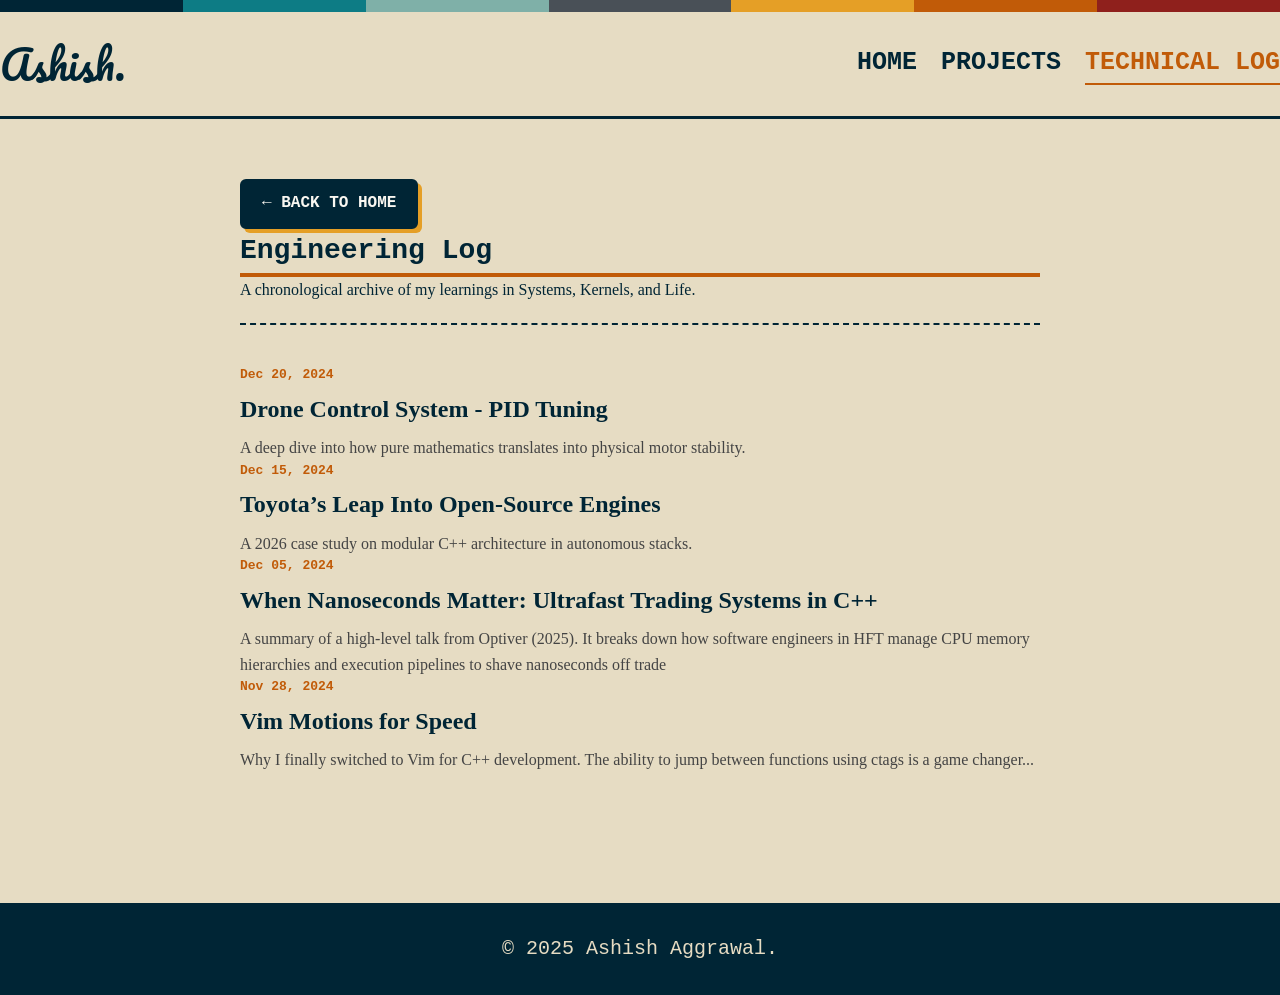
==== diary.html @ 166eef03 "Add Markdown-powered Technical Log, refresh content, fix bugs - Convert Diary section into a real bl" ====
<!doctype html>
<html lang="en">
  <head>
    <meta charset="UTF-8" />
    <meta name="viewport" content="width=device-width, initial-scale=1.0" />
    <title>Ashish Aggrawal - Technical Log</title>
    <link rel="stylesheet" href="style.css" />
    <link href="https://fonts.googleapis.com/css2?family=Pacifico&display=swap" rel="stylesheet">
  </head>
  <body>
    <div class="color-bar">
      <div class="c1"></div>
      <div class="c2"></div>
      <div class="c3"></div>
      <div class="c4"></div>
      <div class="c5"></div>
      <div class="c6"></div>
      <div class="c7"></div>
    </div>

    <header>
      <div class="container header-content">
        <div class="logo">
          <h1><a href="index.html">Ashish.</a></h1>
        </div>
        <nav>
          <a href="index.html">Home</a>
          <a href="projects.html">Projects</a>
          <a href="diary.html" class="active">Technical Log</a>
        </nav>
      </div>
    </header>

    <div class="container" style="padding-top: 60px; padding-bottom: 60px">
      <div style="max-width: 800px; margin: 0 auto">
        <div
          style="
            margin-bottom: 40px;
            border-bottom: 2px dashed var(--text-navy);
            padding-bottom: 20px;
          "
        >
          <a
            href="index.html"
            class="btn"
            style="font-size: 16px; padding: 10px 20px"
            >← Back to Home</a
          >
          <h2 class="section-title">Engineering Log</h2>
          <p>
            A chronological archive of my learnings in Systems, Kernels, and
            Life.
          </p>
        </div>

        <ul class="diary-list">
          <li>
            <span class="diary-date">Dec 20, 2024</span>
            <a
              href="https://github.com/martin0004/drone_control_system"
              target="blank"
              class="diary-link"
              style="font-size: 24px"
              >Drone Control System - PID Tuning</a
            >
            <p class="diary-excerpt" style="font-size: 16px">
              A deep dive into how pure mathematics translates into physical
              motor stability.
            </p>
          </li>

          <li>
            <span class="diary-date">Dec 15, 2024</span>
            <a
              href="https://www.webpronews.com/toyotas-secret-weapon-inside-fluorite-the-automakers-surprising-leap-into-open-source-game-engine-development/"
              target="blank"
              class="diary-link"
              style="font-size: 24px"
              >Toyota’s Leap Into Open-Source Engines</a
            >
            <p class="diary-excerpt" style="font-size: 16px">
              A 2026 case study on modular C++ architecture in autonomous
              stacks.
            </p>
          </li>

          <li>
            <span class="diary-date">Dec 05, 2024</span>
            <a
              href="https://optiver.com/working-at-optiver/career-hub/designing-low-latency-cpp-systems/"
              target="blank"
              class="diary-link"
              style="font-size: 24px"
              >When Nanoseconds Matter: Ultrafast Trading Systems in C++</a
            >
            <p class="diary-excerpt" style="font-size: 16px">
              A summary of a high-level talk from Optiver (2025). It breaks down
              how software engineers in HFT manage CPU memory hierarchies and
              execution pipelines to shave nanoseconds off trade
            </p>
          </li>

          <li>
            <span class="diary-date">Nov 28, 2024</span>
            <a
              href="https://www.freecodecamp.org/news/vim-language-and-motions-explained/"
              target="blank"
              class="diary-link"
              style="font-size: 24px"
              >Vim Motions for Speed</a
            >
            <p class="diary-excerpt" style="font-size: 16px">
              Why I finally switched to Vim for C++ development. The ability to
              jump between functions using ctags is a game changer...
            </p>
          </li>
        </ul>
      </div>
    </div>

    <footer>
      <p>© 2025 Ashish Aggrawal.</p>
    </footer>
  </body>
</html>
---- style.css ----
/* --- 1. VINTAGE PALETTE & VARIABLES --- */
:root {
  --bg-cream: #e6dcc3;
  --text-navy: #002535;
  --teal: #0d7c85;
  --mint: #7fb0a8;
  --mustard: #e59f26;
  --rust: #c15b08;
  --red: #8f201c;
  --white: #f9f7f1;
  --grey: #495057;

  /* Card Backgrounds (Bento Style) */
  --bento-green: #66ccaa;
  --bento-red: #e06c60;
  --bento-yellow: #f4d03f;
  --bento-blue: #5dade2;
}

/* --- 2. GLOBAL RESET --- */
* {
  margin: 0;
  padding: 0;
  box-sizing: border-box;
}

body {
  font-family: "Georgia", serif;
  background-color: var(--bg-cream);
  color: var(--text-navy);
  line-height: 1.6;
  overflow-x: hidden;
}

.container {
  max-width: 1280px;
  margin: 0 auto;
  padding: 0 24px;
}

a {
  text-decoration: none;
  color: inherit;
}
ul {
  list-style: none;
}

/* Utility Class to replace inline HTML styles */
.page-header {
  margin-top: 30px;
  border: none;
  font-size: 40px;
}

/* --- 3. COLOR BAR --- */
.color-bar {
  display: flex;
  height: 12px;
  width: 100%;
  position: fixed;
  top: 0;
  z-index: 200;
}
.c1 { background-color: var(--text-navy); flex: 1; }
.c2 { background-color: var(--teal); flex: 1; }
.c3 { background-color: var(--mint); flex: 1; }
.c4 { background-color: var(--grey); flex: 1; }
.c5 { background-color: var(--mustard); flex: 1; }
.c6 { background-color: var(--rust); flex: 1; }
.c7 { background-color: var(--red); flex: 1; }

/* --- 4. HEADER --- */
header {
  background: var(--bg-cream);
  border-bottom: 3px solid var(--text-navy);
  position: sticky;
  top: 0;
  z-index: 100;
  margin-top: 12px;
}

.header-content {
  display: flex;
  justify-content: space-between;
  align-items: center;
  padding: 20px 0;
}

.logo h1 {
  font-size: 40px;
  font-weight: 400;
  font-family: "Pacifico", cursive;
  letter-spacing: normal;
  margin-left: 0px;
}

nav {
  display: flex;
  gap: 24px;
}
nav a {
  font-weight: bold;
  font-size: 25px;
  text-transform: uppercase;
  font-family: "Courier New", monospace;
  position: relative;
  white-space: nowrap;
}
nav a:hover {
  color: var(--rust);
}
nav a::after {
  content: "";
  display: block;
  width: 0;
  height: 2px;
  background: var(--rust);
  transition: width 0.3s;
}
nav a:hover::after {
  width: 100%;
}
nav a.active {
  color: var(--rust);
}
nav a.active::after {
  width: 100%;
}

/* --- 5. HERO SECTION --- */
.hero {
  padding: 100px 0;
  border-bottom: 2px dashed var(--text-navy);
  position: relative;
}

.hero-content {
  display: flex;
  align-items: center;
  justify-content: center;
  gap: 60px;
}

.hero-text {
  flex: 0 1 auto;
  max-width: 800px;
}

.hero h1 {
  font-size: 64px;
  font-weight: 900;
  line-height: 1.1;
  margin-bottom: 16px;
  color: var(--text-navy);
  letter-spacing: -2px;
}

.cursor-blink {
  display: inline-block;
  width: 24px;
  height: 8px;
  background-color: var(--rust);
  margin-left: 8px;
  animation: blink 1s step-end infinite;
  vertical-align: baseline;
}
@keyframes blink {
  0%, 100% { opacity: 1; }
  50% { opacity: 0; }
}

.hero h2 {
  font-size: 30px;
  font-weight: 700;
  line-height: 1.2;
  margin-bottom: 24px;
  color: var(--text-navy);
  font-family: "Georgia", serif;
  opacity: 0.9;
}

.hero p {
  font-size: 19px;
  color: #222;
  max-width: 700px;
  margin-bottom: 32px;
  font-weight: 500;
}

.txt-rust { color: var(--rust); font-weight: 800; }
.txt-teal { color: var(--teal); font-weight: 800; }
.txt-red { color: var(--red); font-weight: 800; }

.highlight-rust {
  color: var(--rust);
  border-bottom: 3px solid var(--mustard);
}
.highlight-teal {
  color: var(--teal);
  border-bottom: 3px solid var(--mint);
}

.hero-buttons {
  display: flex;
  gap: 20px;
}

.btn {
  display: inline-block;
  padding: 14px 28px;
  font-family: "Courier New", monospace;
  font-weight: 900;
  font-size: 20px;
  text-transform: uppercase;
  border-radius: 6px;
  transition: all 0.2s ease;
  cursor: pointer;
  background-color: var(--text-navy);
  color: var(--white);
  border: 2px solid var(--text-navy);
  box-shadow: 4px 4px 0 var(--mustard);
}

.btn:hover {
  transform: translate(-2px, -2px);
  box-shadow: 6px 6px 0 var(--mustard);
  background-color: var(--text-navy);
}

.hero-image-wrapper {
  flex-shrink: 0;
  position: relative;
  width: 100%;
  max-width: 350px;
}

.hero-img {
  width: 100%;
  max-width: 350px;
  height: auto;
  object-fit: cover;
  border: 4px solid var(--text-navy);
  box-shadow: 16px 16px 0 var(--rust);
  border-radius: 8px;
}

/* --- 6. MAIN LAYOUT CONTAINER (REFACTORED TO FULL-WIDTH STACK) --- */
.main-layout {
  display: block; 
  padding: 60px 0;
}

.full-width-content {
  width: 100%;
}

/* --- 7. SKILLS SECTION --- */
.skills-section { margin-bottom: 60px; }

.section-header {
  display: flex;
  align-items: center;
  gap: 16px;
  margin-bottom: 24px;
}

.section-title {
  font-family: "Courier New", monospace;
  font-size: 28px;
  font-weight: bold;
  border-bottom: 4px solid var(--rust);
}

.skills-grid {
  display: grid;
  grid-template-columns: repeat(auto-fill, minmax(115px, 1fr));
  gap: 16px;
  width: 100%;
}

.skill-card {
  width: 100%; 
  background: var(--white);
  border: 3px solid var(--text-navy);
  border-radius: 12px;
  box-shadow: 4px 4px 0 var(--text-navy);
  display: flex;
  flex-direction: column;
  align-items: center;
  justify-content: center;
  gap: 10px;
  padding: 18px 8px;
  transition: transform 0.15s, box-shadow 0.15s;
  cursor: default;
}
.skill-card:hover {
  transform: translate(-3px, -3px);
  box-shadow: 7px 7px 0 var(--text-navy);
}

.skill-icon {
  width: 32px;
  height: 32px;
  object-fit: contain;
  position: relative;
  z-index: 1;
}

.skill-icon-badge {
  width: 56px;
  height: 56px;
  border-radius: 50%;
  display: flex;
  align-items: center;
  justify-content: center;
  border: 2px solid var(--text-navy);
}
.skill-card:nth-of-type(6n + 1) .skill-icon-badge { background-color: #9fd6d1; }
.skill-card:nth-of-type(6n + 1) { border-bottom: 6px solid var(--teal); }
.skill-card:nth-of-type(6n + 2) .skill-icon-badge { background-color: #f2cc7a; }
.skill-card:nth-of-type(6n + 2) { border-bottom: 6px solid var(--mustard); }
.skill-card:nth-of-type(6n + 3) .skill-icon-badge { background-color: #e8b48c; }
.skill-card:nth-of-type(6n + 3) { border-bottom: 6px solid var(--rust); }
.skill-card:nth-of-type(6n + 4) .skill-icon-badge { background-color: #a9d9c8; }
.skill-card:nth-of-type(6n + 4) { border-bottom: 6px solid var(--mint); }
.skill-card:nth-of-type(6n + 5) .skill-icon-badge { background-color: #e2a09a; }
.skill-card:nth-of-type(6n + 5) { border-bottom: 6px solid var(--red); }
.skill-card:nth-of-type(6n + 6) .skill-icon-badge { background-color: #c9b6dd; }
.skill-card:nth-of-type(6n + 6) { border-bottom: 6px solid #6b4e8e; }

.skill-label {
  font-family: "Courier New", monospace;
  font-size: 14px;
  font-weight: 900;
  color: var(--text-navy);
  text-align: center;
  line-height: 1.3;
  word-break: break-word; 
}

.skills-subheading {
  display: inline-block;
  font-family: "Courier New", monospace;
  font-size: 18px;
  font-weight: 900;
  color: var(--text-navy);
  text-transform: uppercase;
  letter-spacing: 1px;
  padding-bottom: 4px;
  border-bottom: 3px solid var(--rust);
  margin: 32px 0 18px;
}
.skills-subheading:first-child {
  margin-top: 0;
}

.skill-chip-row {
  display: flex;
  flex-wrap: wrap;
  gap: 10px;
}

.skill-chip {
  background: var(--white);
  border: 3px solid var(--text-navy);
  border-radius: 20px;
  padding: 10px 20px;
  font-family: "Courier New", monospace;
  font-size: 16px;
  font-weight: 900;
  color: var(--text-navy);
  box-shadow: 3px 3px 0 var(--text-navy);
  white-space: nowrap;
  transition: transform 0.15s ease, box-shadow 0.15s ease;
  cursor: default;
}

.skill-chip:hover {
  transform: translate(-2px, -2px);
}

.skill-chip:nth-of-type(6n + 1):hover { box-shadow: 5px 5px 0 var(--teal); }
.skill-chip:nth-of-type(6n + 2):hover { box-shadow: 5px 5px 0 var(--mustard); }
.skill-chip:nth-of-type(6n + 3):hover { box-shadow: 5px 5px 0 var(--rust); }
.skill-chip:nth-of-type(6n + 4):hover { box-shadow: 5px 5px 0 var(--red); }
.skill-chip:nth-of-type(6n + 5):hover { box-shadow: 5px 5px 0 var(--text-navy); }
.skill-chip:nth-of-type(6n + 6):hover { box-shadow: 5px 5px 0 var(--mint); }

/* --- 8. PROJECTS SECTION --- */
.projects-grid {
  display: grid;
  grid-template-columns: repeat(auto-fit, minmax(340px, 1fr)); 
  gap: 32px;
}

.project-card {
  background: var(--white);
  border-radius: 16px;
  color: var(--text-navy);
  border: 3px solid var(--text-navy);
  box-shadow: 8px 8px 0 var(--text-navy);
  transition: transform 0.2s;
  display: flex;
  flex-direction: column;
  overflow: hidden;
}
.project-card:hover {
  transform: translate(-4px, -4px);
  box-shadow: 12px 12px 0 var(--text-navy);
}

.card-thumb {
  min-height: 88px;
  flex-shrink: 0;
  display: flex;
  align-items: center;
  justify-content: center;
  border-bottom: 3px solid var(--text-navy);
  background-size: cover;
  background-position: center;
  padding: 16px 16px;
  text-align: center;
}

.card-thumb-title {
  font-family: "Arial black", Consolas, monospace;
  font-size: 30px;
  font-weight: 900;
  text-transform: uppercase;
  letter-spacing: 0.5px;
  color: var(--text-navy);
  line-height: 1.2;
  margin: 0;
  display: flex;
  justify-content: center;
  align-items: center;
}

.card-body {
  padding: 20px 22px;
  display: flex;
  flex-direction: column;
  align-items: center;
  gap: 18px;
  background: var(--white);
  text-align: center;
  border-radius: 0 0 13px 13px;
  flex-grow: 1; 
}

.bg-green { background-color: var(--bento-green); }
.bg-blue { background-color: var(--bento-blue); }
.bg-red { background-color: var(--bento-red); }
.bg-yellow { background-color: var(--bento-yellow); }

.project-card p {
  font-size: 16px;
  margin: 0;
  font-weight: 500;
  line-height: 1.5;
  text-align: left;
  align-self: stretch;
}

.card-pills {
  display: flex;
  flex-wrap: wrap;
  justify-content: center;
  gap: 12px; 
  margin-top: auto; 
}
.pill {
  background: var(--white);
  border: 2px solid var(--text-navy);
  padding: 6px 18px;
  border-radius: 20px;
  font-size: 14px;
  font-weight: bold;
  font-family: "Courier New", monospace;
  text-transform: uppercase;
}

.project-wip {
  cursor: default;
}

/* --- 9. WORK EXPERIENCE --- */
.experience-section { 
  margin-top: 80px; 
  margin-bottom: 80px;
}

.timeline-item {
  border-left: 4px solid var(--text-navy);
  padding-left: 24px;
  padding-bottom: 40px;
  position: relative;
}
.timeline-item:last-child { border-left: 4px solid transparent; }

.timeline-item::before {
  content: "";
  position: absolute;
  left: -10px;
  top: 0;
  width: 16px;
  height: 16px;
  background: var(--mustard);
  border: 3px solid var(--text-navy);
  border-radius: 50%;
}
.role { font-size: 25px; font-weight: bold; color: var(--text-navy); }
.company { color: var(--rust); font-weight: bold; font-family: "Courier New", monospace; font-size: 16px; }
.date { font-size: 14px; color: #666; margin-bottom: 8px; display: block; font-style: italic; }

/* --- 10. DIARY SECTION (BULLETED LIST) --- */
.diary-section {
  margin-top: 80px;
}

.contact-section {
  margin-top: 80px;
}

.horizontal-diary {
  list-style: disc;
  padding-left: 28px;
}

.horizontal-diary li {
  margin-bottom: 20px;
  padding-bottom: 20px;
  border-bottom: 2px dashed var(--text-navy);
}
.horizontal-diary li:last-child {
  margin-bottom: 0;
  padding-bottom: 0;
  border-bottom: none;
}
.horizontal-diary li::marker {
  color: var(--rust);
  font-size: 1.3em;
}

.diary-date {
  font-family: "Courier New", monospace;
  font-size: 13px;
  color: var(--rust);
  display: block;
  margin-bottom: 8px;
  font-weight: bold;
}

.diary-link {
  font-weight: bold;
  font-size: 17px;
  color: var(--text-navy);
  display: block;
  margin-bottom: 10px;
  line-height: 1.3;
}
.diary-link:hover { text-decoration: underline; color: var(--teal); }

.diary-excerpt { font-size: 14px; color: #444; }

/* --- 11a. BLOG POST CONTENT (rendered Markdown) --- */
.post-content h3,
.post-content h4,
.post-content h5 {
  font-family: "Courier New", monospace;
  color: var(--text-navy);
  margin: 28px 0 12px;
  line-height: 1.3;
}
.post-content h3 { font-size: 22px; }
.post-content h4 { font-size: 19px; }
.post-content h5 { font-size: 16px; }

.post-content p {
  margin-bottom: 18px;
}

.post-content strong { font-weight: 800; }
.post-content em { font-style: italic; }

.post-content a {
  color: var(--rust);
  text-decoration: underline;
}
.post-content a:hover { color: var(--teal); }

.post-content ul {
  list-style: disc;
  padding-left: 24px;
  margin-bottom: 18px;
}
.post-content li { margin-bottom: 8px; }

.post-content code {
  font-family: "Courier New", monospace;
  font-size: 0.9em;
  background: var(--bg-cream);
  border: 1px solid var(--text-navy);
  padding: 2px 6px;
  border-radius: 4px;
}

.post-content pre {
  background: var(--text-navy);
  color: var(--white);
  padding: 16px 18px;
  border-radius: 8px;
  border: 3px solid var(--text-navy);
  overflow-x: auto;
  margin-bottom: 18px;
}
.post-content pre code {
  background: none;
  border: none;
  padding: 0;
  color: inherit;
  font-size: 14px;
}

.post-content img {
  max-width: 100%;
  height: auto;
  display: block;
  margin: 24px auto;
  border: 4px solid var(--text-navy);
  border-radius: 8px;
  box-shadow: 8px 8px 0 var(--rust);
}

/* --- 11. FOOTER --- */
footer {
  background: var(--text-navy);
  color: var(--bg-cream);
  padding: 30px 0;
  text-align: center;
  font-size: 20px;
  font-family: "Courier New", monospace;
  margin-top: 70px;
}

/* --- 12. RESPONSIVE MEDIA QUERIES --- */
@media (max-width: 900px) {
  .container {
    padding: 0 20px;
  }

  .header-content {
    flex-direction: column;
    gap: 15px;
  }

  nav {
    flex-wrap: wrap;
    justify-content: center;
    gap: 15px;
  }

  nav a {
    font-size: 18px;
  }

  .hero-content {
    flex-direction: column-reverse;
    text-align: center;
    gap: 30px;
  }

  .hero-text {
    max-width: 100%;
  }

  .hero h1 {
    font-size: 38px;
    line-height: 1.1;
  }

  .hero h2 {
    font-size: 22px;
  }

  .hero-buttons {
    flex-direction: column;
    width: 100%;
    gap: 15px;
  }

  .hero-buttons .btn {
    width: 100%;
    display: block;
    text-align: center;
  }

  .skills-grid {
    grid-template-columns: repeat(auto-fill, minmax(100px, 1fr));
  }

  .projects-grid {
    grid-template-columns: 1fr;
  }

  .page-header {
    font-size: 32px;
  }
  .section-title {
    font-size: 28px;
  }
}
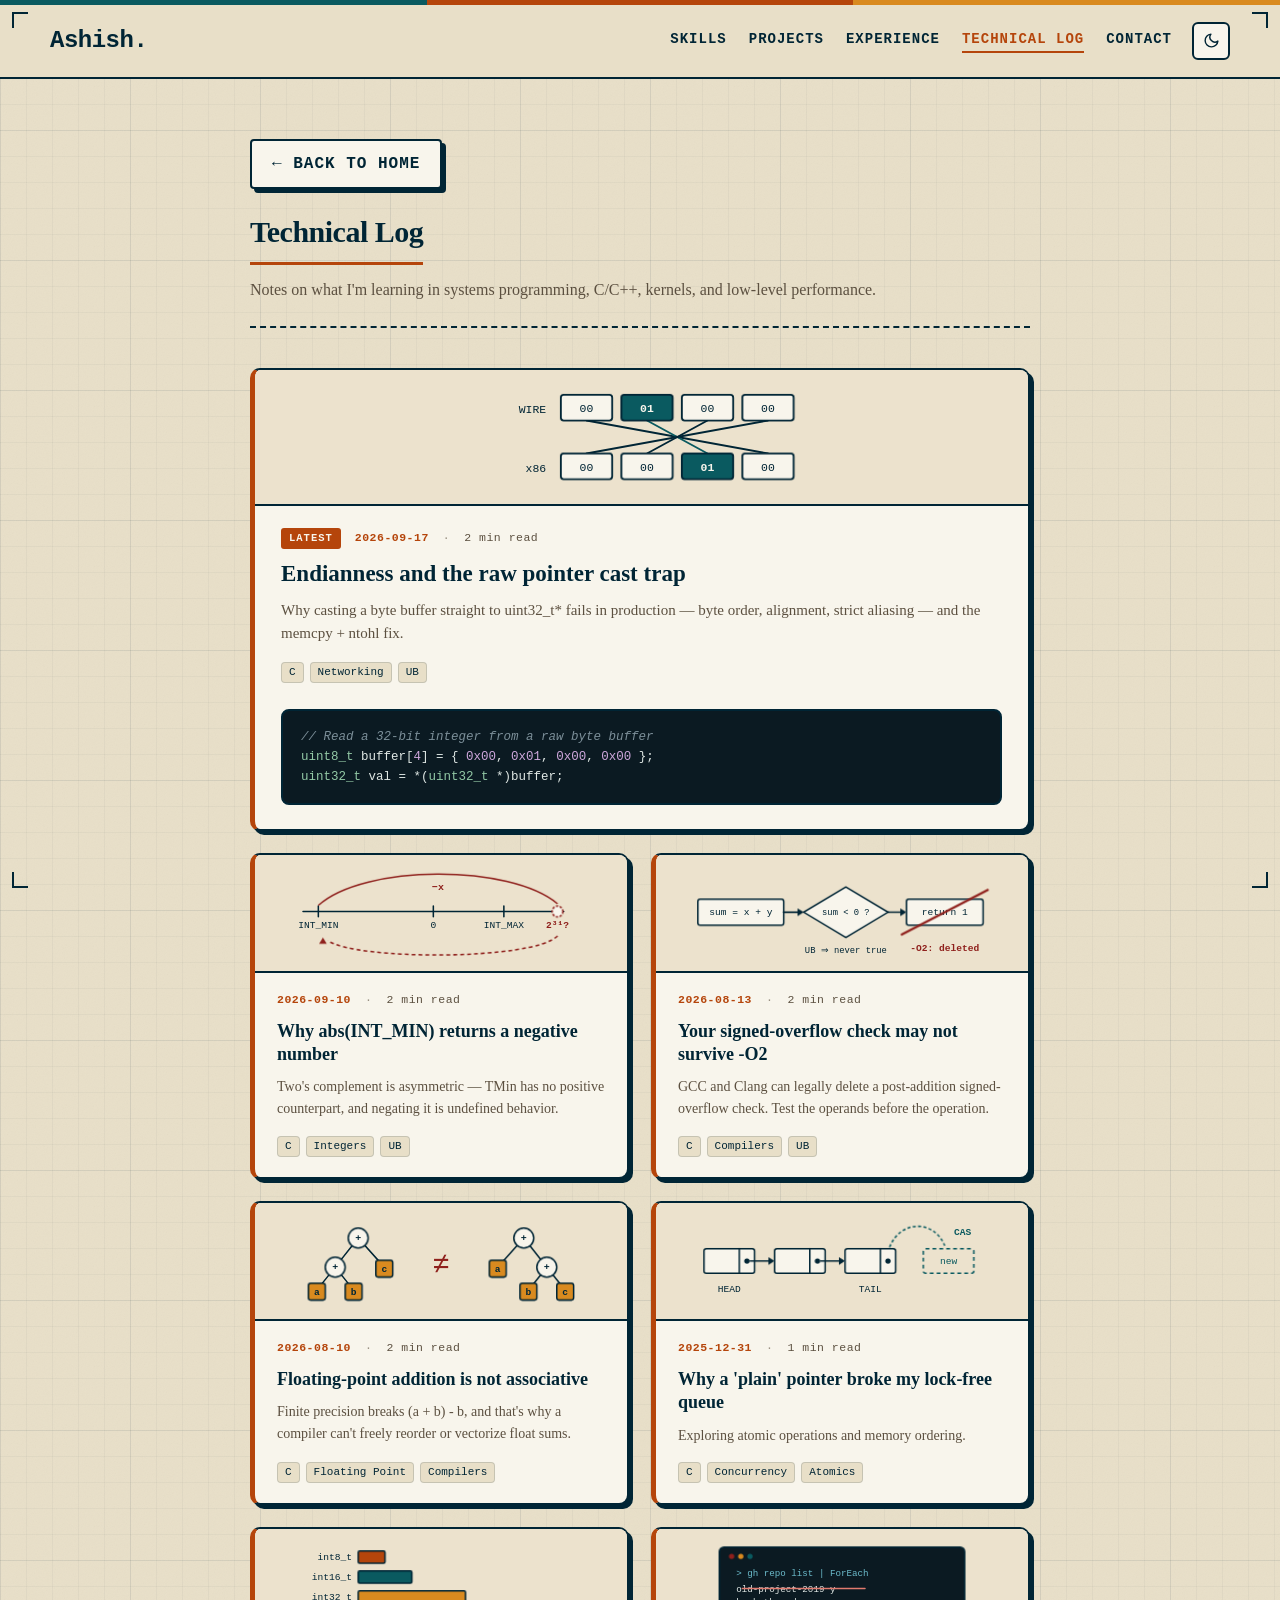
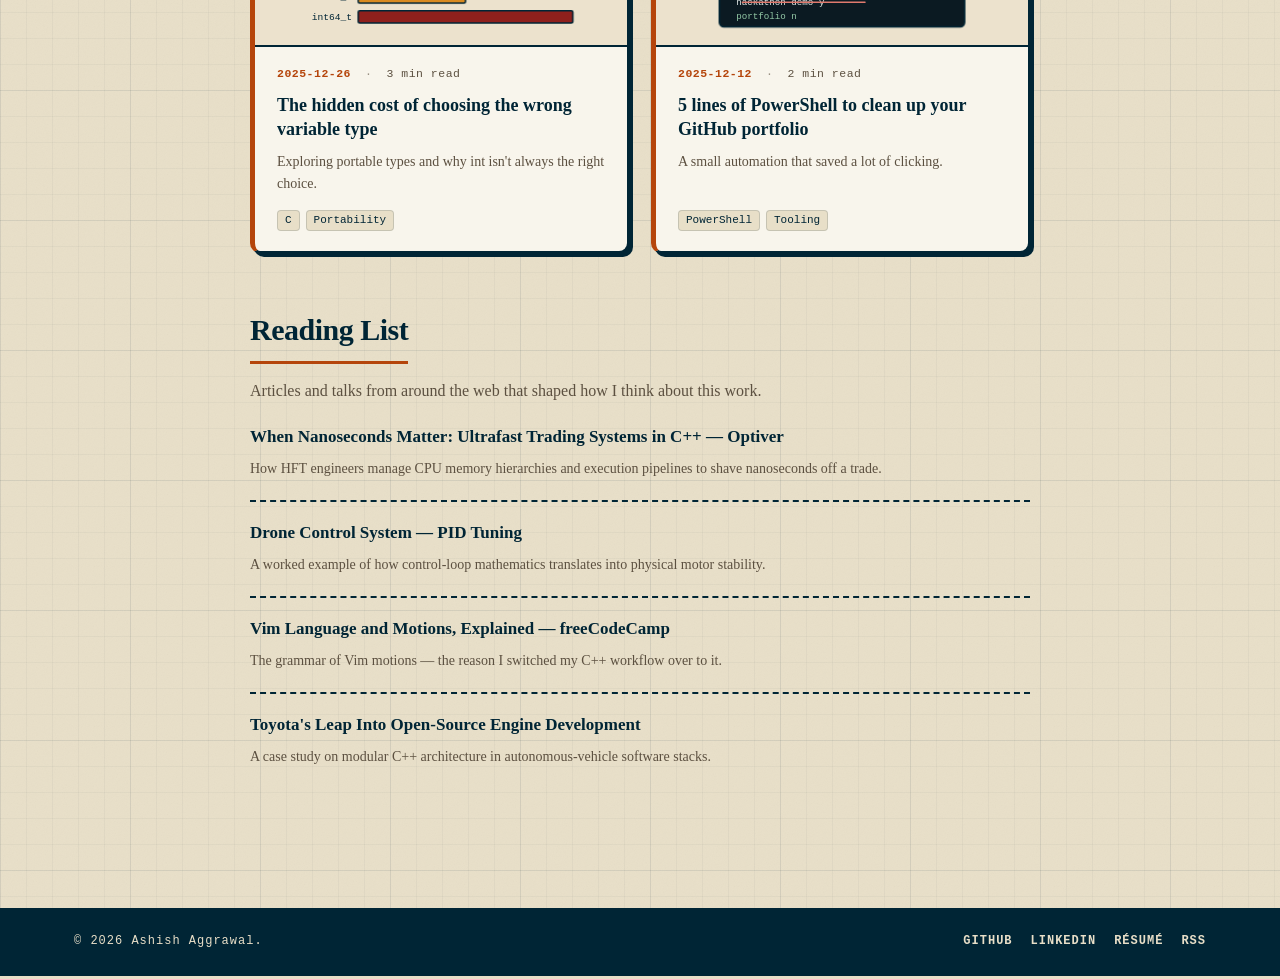
==== commit 8c35be13: "Redesign Technical Log, skills section and hero entrance Technical Log - Cards instead of a plain li" ====
--- a/diary.html
+++ b/diary.html
@@ -3,123 +3,303 @@
   <head>
     <meta charset="UTF-8" />
     <meta name="viewport" content="width=device-width, initial-scale=1.0" />
-    <title>Ashish Aggrawal - Technical Log</title>
+    <title>Technical Log — Ashish Aggrawal</title>
+    <meta
+      name="description"
+      content="Ashish Aggrawal's technical log: notes on systems programming, C/C++, and low-level performance, plus a reading list."
+    />
+    <meta name="author" content="Ashish Aggrawal" />
+    <link rel="canonical" href="https://ashishaggrawal.github.io/diary.html" />
+    <link
+      rel="icon"
+      href="data:image/svg+xml,%3Csvg%20xmlns='http://www.w3.org/2000/svg'%20viewBox='0%200%20100%20100'%3E%3Crect%20width='100'%20height='100'%20rx='18'%20fill='%23002535'/%3E%3Ctext%20x='50'%20y='54'%20font-family='Georgia,serif'%20font-size='62'%20fill='%23e8dfc8'%20text-anchor='middle'%20dominant-baseline='central'%3EA%3C/text%3E%3C/svg%3E"
+    />
+    <link rel="alternate" type="application/rss+xml" title="Ashish Aggrawal — Technical Log" href="https://ashishaggrawal.github.io/feed.xml" />
+    <meta name="theme-color" content="#e8dfc8" media="(prefers-color-scheme: light)" />
+    <meta name="theme-color" content="#131e26" media="(prefers-color-scheme: dark)" />
+    <script>
+      (function () {
+        document.documentElement.classList.add("js");
+        try {
+          var s = localStorage.getItem("theme");
+          var d = s
+            ? s === "dark"
+            : matchMedia("(prefers-color-scheme: dark)").matches;
+          if (d) document.documentElement.setAttribute("data-theme", "dark");
+        } catch (e) {}
+      })();
+    </script>
     <link rel="stylesheet" href="style.css" />
-    <link href="https://fonts.googleapis.com/css2?family=Pacifico&display=swap" rel="stylesheet">
   </head>
   <body>
-    <div class="color-bar">
+    <a class="skip-link" href="#main">Skip to content</a>
+
+    <svg width="0" height="0" aria-hidden="true" style="position: absolute">
+      <symbol id="ico-moon" viewBox="0 0 24 24" fill="none" stroke="currentColor" stroke-width="2" stroke-linecap="round" stroke-linejoin="round"><path d="M21 12.8A9 9 0 1 1 11.2 3 7 7 0 0 0 21 12.8z"/></symbol>
+      <symbol id="ico-sun" viewBox="0 0 24 24" fill="none" stroke="currentColor" stroke-width="2" stroke-linecap="round" stroke-linejoin="round"><circle cx="12" cy="12" r="4"/><path d="M12 2v2M12 20v2M4.9 4.9l1.4 1.4M17.7 17.7l1.4 1.4M2 12h2M20 12h2M6.3 17.7l-1.4 1.4M19.1 4.9l-1.4 1.4"/></symbol>
+    </svg>
+
+    <div class="color-bar" aria-hidden="true">
       <div class="c1"></div>
       <div class="c2"></div>
       <div class="c3"></div>
-      <div class="c4"></div>
-      <div class="c5"></div>
-      <div class="c6"></div>
-      <div class="c7"></div>
     </div>
 
     <header>
       <div class="container header-content">
-        <div class="logo">
-          <h1><a href="index.html">Ashish.</a></h1>
+        <a class="logo" href="index.html">Ashish.</a>
+        <input type="checkbox" id="nav-toggle" class="nav-toggle" />
+        <label for="nav-toggle" class="nav-toggle-btn" aria-label="Toggle navigation menu">
+          <span></span><span></span><span></span>
+        </label>
+        <nav>
+          <a href="index.html#skills">Skills</a>
+          <a href="index.html#projects">Projects</a>
+          <a href="index.html#experience">Experience</a>
+          <a href="diary.html" class="active" aria-current="page">Technical Log</a>
+          <a href="index.html#contact">Contact</a>
+        </nav>
+        <button class="theme-toggle" type="button" aria-label="Switch color theme">
+          <svg class="ico-moon" aria-hidden="true"><use href="#ico-moon" /></svg>
+          <svg class="ico-sun" aria-hidden="true"><use href="#ico-sun" /></svg>
+        </button>
+      </div>
+    </header>
+
+    <main id="main" class="container" style="padding-top: 60px; padding-bottom: 60px">
+      <div class="archive-block">
+        <div class="page-intro reveal">
+          <a href="index.html" class="btn btn-secondary" style="font-size: 16px; padding: 10px 20px"
+            >← Back to Home</a
+          >
+          <h1 class="section-title">Technical Log</h1>
+          <p>
+            Notes on what I'm learning in systems programming, C/C++, kernels, and
+            low-level performance.
+          </p>
         </div>
-        <nav>
-          <a href="index.html">Home</a>
-          <a href="projects.html">Projects</a>
-          <a href="diary.html" class="active">Technical Log</a>
+
+        <ul class="log-list reveal-stagger">
+          <!-- DIARY_ARCHIVE:START -->
+          <li class="log-featured">
+            <article class="log-card">
+              <div class="log-thumb"><svg viewBox="0 0 400 120" aria-hidden="true" focusable="false"><text class="fade" style="animation-delay: 0.1s" x="96" y="34" font-family="'IBM Plex Mono',monospace" font-size="12.5" fill="#002535" text-anchor="end">WIRE</text><text class="fade" style="animation-delay: 0.1s" x="96" y="98" font-family="'IBM Plex Mono',monospace" font-size="12.5" fill="#002535" text-anchor="end">x86</text><line class="d" style="animation-delay: 0.3s" pathLength="1" x1="140" y1="42" x2="338" y2="78" stroke="#002535" stroke-width="2" stroke-linecap="round" /><line class="d" style="animation-delay: 0.38s" pathLength="1" x1="206" y1="42" x2="272" y2="78" stroke="#0a5a60" stroke-width="2" stroke-linecap="round" /><line class="d" style="animation-delay: 0.45999999999999996s" pathLength="1" x1="272" y1="42" x2="206" y2="78" stroke="#002535" stroke-width="2" stroke-linecap="round" /><line class="d" style="animation-delay: 0.54s" pathLength="1" x1="338" y1="42" x2="140" y2="78" stroke="#002535" stroke-width="2" stroke-linecap="round" /><rect class="pop" style="animation-delay: 0.05s" x="112" y="14" width="56" height="28" rx="3" fill="#f8f5ec" stroke="#002535" stroke-width="2" /><text class="fade" style="animation-delay: 0.1s" x="140" y="33" font-family="'IBM Plex Mono',monospace" font-size="12.5" fill="#002535" text-anchor="middle">00</text><rect class="pop" style="animation-delay: 0.11s" x="178" y="14" width="56" height="28" rx="3" fill="#0a5a60" stroke="#002535" stroke-width="2" /><text class="fade" style="animation-delay: 0.16s" x="206" y="33" font-family="'IBM Plex Mono',monospace" font-size="12.5" fill="#f8f5ec" text-anchor="middle" font-weight="600">01</text><rect class="pop" style="animation-delay: 0.16999999999999998s" x="244" y="14" width="56" height="28" rx="3" fill="#f8f5ec" stroke="#002535" stroke-width="2" /><text class="fade" style="animation-delay: 0.22s" x="272" y="33" font-family="'IBM Plex Mono',monospace" font-size="12.5" fill="#002535" text-anchor="middle">00</text><rect class="pop" style="animation-delay: 0.22999999999999998s" x="310" y="14" width="56" height="28" rx="3" fill="#f8f5ec" stroke="#002535" stroke-width="2" /><text class="fade" style="animation-delay: 0.28s" x="338" y="33" font-family="'IBM Plex Mono',monospace" font-size="12.5" fill="#002535" text-anchor="middle">00</text><rect class="pop" style="animation-delay: 0.7s" x="112" y="78" width="56" height="28" rx="3" fill="#f8f5ec" stroke="#002535" stroke-width="2" /><text class="fade" style="animation-delay: 0.75s" x="140" y="97" font-family="'IBM Plex Mono',monospace" font-size="12.5" fill="#002535" text-anchor="middle">00</text><rect class="pop" style="animation-delay: 0.76s" x="178" y="78" width="56" height="28" rx="3" fill="#f8f5ec" stroke="#002535" stroke-width="2" /><text class="fade" style="animation-delay: 0.81s" x="206" y="97" font-family="'IBM Plex Mono',monospace" font-size="12.5" fill="#002535" text-anchor="middle">00</text><rect class="pop" style="animation-delay: 0.82s" x="244" y="78" width="56" height="28" rx="3" fill="#0a5a60" stroke="#002535" stroke-width="2" /><text class="fade" style="animation-delay: 0.87s" x="272" y="97" font-family="'IBM Plex Mono',monospace" font-size="12.5" fill="#f8f5ec" text-anchor="middle" font-weight="600">01</text><rect class="pop" style="animation-delay: 0.8799999999999999s" x="310" y="78" width="56" height="28" rx="3" fill="#f8f5ec" stroke="#002535" stroke-width="2" /><text class="fade" style="animation-delay: 0.9299999999999999s" x="338" y="97" font-family="'IBM Plex Mono',monospace" font-size="12.5" fill="#002535" text-anchor="middle">00</text></svg></div>
+              <div class="log-body">
+                <div class="log-text">
+                  <div class="log-meta"><span class="log-badge">Latest</span><time datetime="2026-09-17">2026-09-17</time><span>2 min read</span></div>
+                  <h3 class="log-title"><a href="diary/endianness-and-the-raw-pointer-cast.html" class="log-link">Endianness and the raw pointer cast trap</a></h3>
+                  <p class="log-excerpt">Why casting a byte buffer straight to uint32_t* fails in production — byte order, alignment, strict aliasing — and the memcpy + ntohl fix.</p>
+                  <div class="log-foot"><ul class="log-tags" aria-label="Topics"><li>C</li><li>Networking</li><li>UB</li></ul><span class="log-more" aria-hidden="true">Read →</span></div>
+                </div>
+                <pre class="log-teaser" aria-hidden="true"><code><span class="tok-comment">// Read a 32-bit integer from a raw byte buffer</span>
+<span class="tok-type">uint8_t</span> buffer[<span class="tok-num">4</span>] = { <span class="tok-num">0x00</span>, <span class="tok-num">0x01</span>, <span class="tok-num">0x00</span>, <span class="tok-num">0x00</span> };
+<span class="tok-type">uint32_t</span> val = *(<span class="tok-type">uint32_t</span> *)buffer;</code></pre>
+              </div>
+            </article>
+          </li>
+          <li>
+            <article class="log-card">
+              <div class="log-thumb"><svg viewBox="0 0 400 120" aria-hidden="true" focusable="false"><line class="d" style="animation-delay: 0s" pathLength="1" x1="20" y1="58" x2="360" y2="58" stroke="#002535" stroke-width="2" stroke-linecap="round" /><line class="d" style="animation-delay: 0.2s" pathLength="1" x1="40" y1="51" x2="40" y2="65" stroke="#002535" stroke-width="2" stroke-linecap="round" /><text class="fade" style="animation-delay: 0.3s" x="40" y="80" font-family="'IBM Plex Mono',monospace" font-size="12.5" fill="#002535" text-anchor="middle">INT_MIN</text><line class="d" style="animation-delay: 0.25s" pathLength="1" x1="190" y1="51" x2="190" y2="65" stroke="#002535" stroke-width="2" stroke-linecap="round" /><text class="fade" style="animation-delay: 0.3s" x="190" y="80" font-family="'IBM Plex Mono',monospace" font-size="12.5" fill="#002535" text-anchor="middle">0</text><line class="d" style="animation-delay: 0.30000000000000004s" pathLength="1" x1="282" y1="51" x2="282" y2="65" stroke="#002535" stroke-width="2" stroke-linecap="round" /><text class="fade" style="animation-delay: 0.3s" x="282" y="80" font-family="'IBM Plex Mono',monospace" font-size="12.5" fill="#002535" text-anchor="middle">INT_MAX</text><path class="d" style="animation-delay: 0.5s" pathLength="1" d="M40 50 C 100 -4, 290 -4, 352 48" fill="none" stroke="#8f201c" stroke-width="2" /><text class="fade" style="animation-delay: 0.8s" x="196" y="30" font-family="'IBM Plex Mono',monospace" font-size="13" fill="#8f201c" text-anchor="middle" font-weight="600">−x</text><circle class="pop" style="animation-delay: 1.1s" cx="352" cy="58" r="7" fill="#f8f5ec" stroke="#8f201c" stroke-width="2" stroke-dasharray="3 2" /><text class="fade" style="animation-delay: 1.15s" x="352" y="80" font-family="'IBM Plex Mono',monospace" font-size="12.5" fill="#8f201c" text-anchor="middle" font-weight="600">2³¹?</text><path class="fade" style="animation-delay: 1.3s" d="M352 90 C 320 122, 90 122, 52 96" fill="none" stroke="#8f201c" stroke-width="2" stroke-dasharray="5 4" /><polygon class="pop" style="animation-delay: 1.4s" points="46,92 41,100 51,100" fill="#8f201c" /></svg></div>
+              <div class="log-body">
+                <div class="log-text">
+                  <div class="log-meta"><time datetime="2026-09-10">2026-09-10</time><span>2 min read</span></div>
+                  <h3 class="log-title"><a href="diary/why-abs-int-min-is-negative.html" class="log-link">Why abs(INT_MIN) returns a negative number</a></h3>
+                  <p class="log-excerpt">Two's complement is asymmetric — TMin has no positive counterpart, and negating it is undefined behavior.</p>
+                  <div class="log-foot"><ul class="log-tags" aria-label="Topics"><li>C</li><li>Integers</li><li>UB</li></ul><span class="log-more" aria-hidden="true">Read →</span></div>
+                </div>
+              </div>
+            </article>
+          </li>
+          <li>
+            <article class="log-card">
+              <div class="log-thumb"><svg viewBox="0 0 400 120" aria-hidden="true" focusable="false"><rect class="pop" style="animation-delay: 0.05s" x="12" y="42" width="112" height="34" rx="3" fill="#f8f5ec" stroke="#002535" stroke-width="2" /><text class="fade" style="animation-delay: 0.1s" x="68" y="63" font-family="'IBM Plex Mono',monospace" font-size="12.5" fill="#002535" text-anchor="middle">sum = x + y</text><line class="d" style="animation-delay: 0.25s" pathLength="1" x1="124" y1="59" x2="146" y2="59" stroke="#002535" stroke-width="2" stroke-linecap="round" /><polygon class="pop" style="animation-delay: 0.35s" points="150,59 142,54 142,64" fill="#002535" /><polygon class="pop" style="animation-delay: 0.4s" points="205,26 260,59 205,92 150,59" fill="#f8f5ec" stroke="#002535" stroke-width="2" /><text class="fade" style="animation-delay: 0.5s" x="205" y="63" font-family="'IBM Plex Mono',monospace" font-size="11.5" fill="#002535" text-anchor="middle">sum &lt; 0 ?</text><line class="d" style="animation-delay: 0.6s" pathLength="1" x1="260" y1="59" x2="280" y2="59" stroke="#002535" stroke-width="2" stroke-linecap="round" /><polygon class="pop" style="animation-delay: 0.7s" points="284,59 276,54 276,64" fill="#002535" /><rect class="pop" style="animation-delay: 0.75s" x="284" y="42" width="100" height="34" rx="3" fill="#f8f5ec" stroke="#002535" stroke-width="2" /><text class="fade" style="animation-delay: 0.8s" x="334" y="63" font-family="'IBM Plex Mono',monospace" font-size="12.5" fill="#002535" text-anchor="middle">return 1</text><line class="d" style="animation-delay: 1.1s" pathLength="1" x1="278" y1="88" x2="390" y2="30" stroke="#8f201c" stroke-width="3" stroke-linecap="round" /><text class="fade" style="animation-delay: 1.4s" x="334" y="110" font-family="'IBM Plex Mono',monospace" font-size="12.5" fill="#8f201c" text-anchor="middle" font-weight="600">-O2: deleted</text><text class="fade" style="animation-delay: 1.4s" x="205" y="112" font-family="'IBM Plex Mono',monospace" font-size="11.5" fill="#002535" text-anchor="middle">UB ⇒ never true</text></svg></div>
+              <div class="log-body">
+                <div class="log-text">
+                  <div class="log-meta"><time datetime="2026-08-13">2026-08-13</time><span>2 min read</span></div>
+                  <h3 class="log-title"><a href="diary/overflow-check-may-not-survive-o2.html" class="log-link">Your signed-overflow check may not survive -O2</a></h3>
+                  <p class="log-excerpt">GCC and Clang can legally delete a post-addition signed-overflow check. Test the operands before the operation.</p>
+                  <div class="log-foot"><ul class="log-tags" aria-label="Topics"><li>C</li><li>Compilers</li><li>UB</li></ul><span class="log-more" aria-hidden="true">Read →</span></div>
+                </div>
+              </div>
+            </article>
+          </li>
+          <li>
+            <article class="log-card">
+              <div class="log-thumb"><svg viewBox="0 0 400 120" aria-hidden="true" focusable="false"><line class="d" style="animation-delay: 0.2s" pathLength="1" x1="92" y1="30" x2="62" y2="68" stroke="#002535" stroke-width="2" stroke-linecap="round" /><line class="d" style="animation-delay: 0.2s" pathLength="1" x1="92" y1="30" x2="126" y2="68" stroke="#002535" stroke-width="2" stroke-linecap="round" /><line class="d" style="animation-delay: 0.4s" pathLength="1" x1="62" y1="68" x2="38" y2="98" stroke="#002535" stroke-width="2" stroke-linecap="round" /><line class="d" style="animation-delay: 0.4s" pathLength="1" x1="62" y1="68" x2="86" y2="98" stroke="#002535" stroke-width="2" stroke-linecap="round" /><circle class="pop" style="animation-delay: 0.05s" cx="92" cy="30" r="13" fill="#f8f5ec" stroke="#002535" stroke-width="2" /><text class="fade" style="animation-delay: 0.1s" x="92" y="34" font-family="'IBM Plex Mono',monospace" font-size="13" fill="#002535" text-anchor="middle" font-weight="600">+</text><circle class="pop" style="animation-delay: 0.3s" cx="62" cy="68" r="13" fill="#f8f5ec" stroke="#002535" stroke-width="2" /><text class="fade" style="animation-delay: 0.35s" x="62" y="72" font-family="'IBM Plex Mono',monospace" font-size="13" fill="#002535" text-anchor="middle" font-weight="600">+</text><rect class="pop" style="animation-delay: 0.35s" x="115" y="59" width="22" height="22" rx="3" fill="#d98a1f" stroke="#002535" stroke-width="2" /><text class="fade" style="animation-delay: 0.39999999999999997s" x="126" y="74" font-family="'IBM Plex Mono',monospace" font-size="12.5" fill="#002535" text-anchor="middle" font-weight="600">c</text><rect class="pop" style="animation-delay: 0.5s" x="27" y="89" width="22" height="22" rx="3" fill="#d98a1f" stroke="#002535" stroke-width="2" /><text class="fade" style="animation-delay: 0.55s" x="38" y="104" font-family="'IBM Plex Mono',monospace" font-size="12.5" fill="#002535" text-anchor="middle" font-weight="600">a</text><rect class="pop" style="animation-delay: 0.5s" x="75" y="89" width="22" height="22" rx="3" fill="#d98a1f" stroke="#002535" stroke-width="2" /><text class="fade" style="animation-delay: 0.55s" x="86" y="104" font-family="'IBM Plex Mono',monospace" font-size="12.5" fill="#002535" text-anchor="middle" font-weight="600">b</text><line class="d" style="animation-delay: 0.2s" pathLength="1" x1="308" y1="30" x2="274" y2="68" stroke="#002535" stroke-width="2" stroke-linecap="round" /><line class="d" style="animation-delay: 0.2s" pathLength="1" x1="308" y1="30" x2="338" y2="68" stroke="#002535" stroke-width="2" stroke-linecap="round" /><line class="d" style="animation-delay: 0.4s" pathLength="1" x1="338" y1="68" x2="314" y2="98" stroke="#002535" stroke-width="2" stroke-linecap="round" /><line class="d" style="animation-delay: 0.4s" pathLength="1" x1="338" y1="68" x2="362" y2="98" stroke="#002535" stroke-width="2" stroke-linecap="round" /><circle class="pop" style="animation-delay: 0.05s" cx="308" cy="30" r="13" fill="#f8f5ec" stroke="#002535" stroke-width="2" /><text class="fade" style="animation-delay: 0.1s" x="308" y="34" font-family="'IBM Plex Mono',monospace" font-size="13" fill="#002535" text-anchor="middle" font-weight="600">+</text><rect class="pop" style="animation-delay: 0.35s" x="263" y="59" width="22" height="22" rx="3" fill="#d98a1f" stroke="#002535" stroke-width="2" /><text class="fade" style="animation-delay: 0.39999999999999997s" x="274" y="74" font-family="'IBM Plex Mono',monospace" font-size="12.5" fill="#002535" text-anchor="middle" font-weight="600">a</text><circle class="pop" style="animation-delay: 0.3s" cx="338" cy="68" r="13" fill="#f8f5ec" stroke="#002535" stroke-width="2" /><text class="fade" style="animation-delay: 0.35s" x="338" y="72" font-family="'IBM Plex Mono',monospace" font-size="13" fill="#002535" text-anchor="middle" font-weight="600">+</text><rect class="pop" style="animation-delay: 0.5s" x="303" y="89" width="22" height="22" rx="3" fill="#d98a1f" stroke="#002535" stroke-width="2" /><text class="fade" style="animation-delay: 0.55s" x="314" y="104" font-family="'IBM Plex Mono',monospace" font-size="12.5" fill="#002535" text-anchor="middle" font-weight="600">b</text><rect class="pop" style="animation-delay: 0.5s" x="351" y="89" width="22" height="22" rx="3" fill="#d98a1f" stroke="#002535" stroke-width="2" /><text class="fade" style="animation-delay: 0.55s" x="362" y="104" font-family="'IBM Plex Mono',monospace" font-size="12.5" fill="#002535" text-anchor="middle" font-weight="600">c</text><text class="fade" style="animation-delay: 0.8s" x="200" y="76" font-family="'IBM Plex Mono',monospace" font-size="38" fill="#8f201c" text-anchor="middle">≠</text></svg></div>
+              <div class="log-body">
+                <div class="log-text">
+                  <div class="log-meta"><time datetime="2026-08-10">2026-08-10</time><span>2 min read</span></div>
+                  <h3 class="log-title"><a href="diary/floating-point-is-not-associative.html" class="log-link">Floating-point addition is not associative</a></h3>
+                  <p class="log-excerpt">Finite precision breaks (a + b) - b, and that's why a compiler can't freely reorder or vectorize float sums.</p>
+                  <div class="log-foot"><ul class="log-tags" aria-label="Topics"><li>C</li><li>Floating Point</li><li>Compilers</li></ul><span class="log-more" aria-hidden="true">Read →</span></div>
+                </div>
+              </div>
+            </article>
+          </li>
+          <li>
+            <article class="log-card">
+              <div class="log-thumb"><svg viewBox="0 0 400 120" aria-hidden="true" focusable="false"><rect class="pop" style="animation-delay: 0.05s" x="20" y="44" width="66" height="32" rx="3" fill="#f8f5ec" stroke="#002535" stroke-width="2" /><line class="d" style="animation-delay: 0.15000000000000002s" pathLength="1" x1="66" y1="44" x2="66" y2="76" stroke="#002535" stroke-width="2" stroke-linecap="round" /><circle class="pop" style="animation-delay: 0.2s" cx="76" cy="60" r="3.5" fill="#002535" /><line class="d" style="animation-delay: 0.25s" pathLength="1" x1="80" y1="60" x2="108" y2="60" stroke="#002535" stroke-width="2" stroke-linecap="round" /><polygon class="pop" style="animation-delay: 0.35s" points="112,60 104,55 104,65" fill="#002535" /><rect class="pop" style="animation-delay: 0.16999999999999998s" x="112" y="44" width="66" height="32" rx="3" fill="#f8f5ec" stroke="#002535" stroke-width="2" /><line class="d" style="animation-delay: 0.27s" pathLength="1" x1="158" y1="44" x2="158" y2="76" stroke="#002535" stroke-width="2" stroke-linecap="round" /><circle class="pop" style="animation-delay: 0.31999999999999995s" cx="168" cy="60" r="3.5" fill="#002535" /><line class="d" style="animation-delay: 0.37s" pathLength="1" x1="172" y1="60" x2="200" y2="60" stroke="#002535" stroke-width="2" stroke-linecap="round" /><polygon class="pop" style="animation-delay: 0.47s" points="204,60 196,55 196,65" fill="#002535" /><rect class="pop" style="animation-delay: 0.29s" x="204" y="44" width="66" height="32" rx="3" fill="#f8f5ec" stroke="#002535" stroke-width="2" /><line class="d" style="animation-delay: 0.39s" pathLength="1" x1="250" y1="44" x2="250" y2="76" stroke="#002535" stroke-width="2" stroke-linecap="round" /><circle class="pop" style="animation-delay: 0.43999999999999995s" cx="260" cy="60" r="3.5" fill="#002535" /><rect class="fade" style="animation-delay: 0.7s" x="306" y="44" width="66" height="32" rx="3" fill="none" stroke="#0a5a60" stroke-width="2" stroke-dasharray="5 4" /><text class="fade" style="animation-delay: 0.75s" x="339" y="64" font-family="'IBM Plex Mono',monospace" font-size="12.5" fill="#0a5a60" text-anchor="middle">new</text><path class="loop" d="M262 42 C 276 6, 320 6, 334 40" fill="none" stroke="#0a5a60" stroke-width="2" stroke-dasharray="4 3" /><text class="fade" style="animation-delay: 0.8s" x="346" y="26" font-family="'IBM Plex Mono',monospace" font-size="12.5" fill="#0a5a60" text-anchor="start" font-weight="600">CAS</text><text class="fade" style="animation-delay: 0.5s" x="53" y="100" font-family="'IBM Plex Mono',monospace" font-size="12.5" fill="#002535" text-anchor="middle">HEAD</text><text class="fade" style="animation-delay: 0.6s" x="237" y="100" font-family="'IBM Plex Mono',monospace" font-size="12.5" fill="#002535" text-anchor="middle">TAIL</text></svg></div>
+              <div class="log-body">
+                <div class="log-text">
+                  <div class="log-meta"><time datetime="2025-12-31">2025-12-31</time><span>1 min read</span></div>
+                  <h3 class="log-title"><a href="diary/why-a-plain-pointer-broke-my-lock-free-queue.html" class="log-link">Why a 'plain' pointer broke my lock-free queue</a></h3>
+                  <p class="log-excerpt">Exploring atomic operations and memory ordering.</p>
+                  <div class="log-foot"><ul class="log-tags" aria-label="Topics"><li>C</li><li>Concurrency</li><li>Atomics</li></ul><span class="log-more" aria-hidden="true">Read →</span></div>
+                </div>
+              </div>
+            </article>
+          </li>
+          <li>
+            <article class="log-card">
+              <div class="log-thumb"><svg viewBox="0 0 400 120" aria-hidden="true" focusable="false"><text class="fade" style="animation-delay: 0.05s" x="84" y="25" font-family="'IBM Plex Mono',monospace" font-size="12.5" fill="#002535" text-anchor="end">int8_t</text><rect class="g gl" style="animation-delay: 0.1s" x="92" y="13" width="35" height="16" rx="2" fill="#b5450b" stroke="#002535" stroke-width="2" /><text class="fade" style="animation-delay: 0.13s" x="84" y="51" font-family="'IBM Plex Mono',monospace" font-size="12.5" fill="#002535" text-anchor="end">int16_t</text><rect class="g gl" style="animation-delay: 0.22s" x="92" y="39" width="70" height="16" rx="2" fill="#0a5a60" stroke="#002535" stroke-width="2" /><text class="fade" style="animation-delay: 0.21000000000000002s" x="84" y="77" font-family="'IBM Plex Mono',monospace" font-size="12.5" fill="#002535" text-anchor="end">int32_t</text><rect class="g gl" style="animation-delay: 0.33999999999999997s" x="92" y="65" width="140" height="16" rx="2" fill="#d98a1f" stroke="#002535" stroke-width="2" /><text class="fade" style="animation-delay: 0.29s" x="84" y="103" font-family="'IBM Plex Mono',monospace" font-size="12.5" fill="#002535" text-anchor="end">int64_t</text><rect class="g gl" style="animation-delay: 0.45999999999999996s" x="92" y="91" width="280" height="16" rx="2" fill="#8f201c" stroke="#002535" stroke-width="2" /></svg></div>
+              <div class="log-body">
+                <div class="log-text">
+                  <div class="log-meta"><time datetime="2025-12-26">2025-12-26</time><span>3 min read</span></div>
+                  <h3 class="log-title"><a href="diary/portable-types-in-c.html" class="log-link">The hidden cost of choosing the wrong variable type</a></h3>
+                  <p class="log-excerpt">Exploring portable types and why int isn't always the right choice.</p>
+                  <div class="log-foot"><ul class="log-tags" aria-label="Topics"><li>C</li><li>Portability</li></ul><span class="log-more" aria-hidden="true">Read →</span></div>
+                </div>
+              </div>
+            </article>
+          </li>
+          <li>
+            <article class="log-card">
+              <div class="log-thumb"><svg viewBox="0 0 400 120" aria-hidden="true" focusable="false"><rect class="fade" style="animation-delay: 0s" x="40" y="8" width="320" height="104" rx="6" fill="#0b1a22" stroke="#002535" stroke-width="2" /><circle class="pop" style="animation-delay: 0.1s" cx="56" cy="20" r="3.5" fill="#8f201c" /><circle class="pop" style="animation-delay: 0.15000000000000002s" cx="68" cy="20" r="3.5" fill="#d98a1f" /><circle class="pop" style="animation-delay: 0.2s" cx="80" cy="20" r="3.5" fill="#0a5a60" /><text class="fade" style="animation-delay: 0.3s" x="62" y="46" font-family="'IBM Plex Mono',monospace" font-size="12" fill="#6cbccc" text-anchor="start">&gt; gh repo list | ForEach</text><text class="fade" style="animation-delay: 0.5s" x="62" y="66" font-family="'IBM Plex Mono',monospace" font-size="12" fill="#dfe7e4" text-anchor="start">  old-project-2019      y</text><text class="fade" style="animation-delay: 0.6s" x="62" y="84" font-family="'IBM Plex Mono',monospace" font-size="12" fill="#dfe7e4" text-anchor="start">  hackathon-demo        y</text><text class="fade" style="animation-delay: 0.7s" x="62" y="102" font-family="'IBM Plex Mono',monospace" font-size="12" fill="#93c9a6" text-anchor="start">  portfolio             n</text><line class="d" style="animation-delay: 0.9s" pathLength="1" x1="70" y1="62" x2="230" y2="62" stroke="#e07a6e" stroke-width="2" stroke-linecap="round" /><line class="d" style="animation-delay: 1.05s" pathLength="1" x1="70" y1="80" x2="230" y2="80" stroke="#e07a6e" stroke-width="2" stroke-linecap="round" /></svg></div>
+              <div class="log-body">
+                <div class="log-text">
+                  <div class="log-meta"><time datetime="2025-12-12">2025-12-12</time><span>2 min read</span></div>
+                  <h3 class="log-title"><a href="diary/powershell-github-cleanup.html" class="log-link">5 lines of PowerShell to clean up your GitHub portfolio</a></h3>
+                  <p class="log-excerpt">A small automation that saved a lot of clicking.</p>
+                  <div class="log-foot"><ul class="log-tags" aria-label="Topics"><li>PowerShell</li><li>Tooling</li></ul><span class="log-more" aria-hidden="true">Read →</span></div>
+                </div>
+              </div>
+            </article>
+          </li>
+          <!-- DIARY_ARCHIVE:END -->
+        </ul>
+
+        <h2 class="section-title subsection-title reveal">Reading List</h2>
+        <p style="color: var(--text-muted)">
+          Articles and talks from around the web that shaped how I think about
+          this work.
+        </p>
+
+        <ul class="diary-list stacked reveal-stagger" style="margin-top: 22px">
+          <li>
+            <a
+              href="https://optiver.com/working-at-optiver/career-hub/designing-low-latency-cpp-systems/"
+              target="_blank"
+              rel="noopener"
+              class="diary-link"
+              >When Nanoseconds Matter: Ultrafast Trading Systems in C++ — Optiver</a
+            >
+            <p class="diary-excerpt">
+              How HFT engineers manage CPU memory hierarchies and execution
+              pipelines to shave nanoseconds off a trade.
+            </p>
+          </li>
+          <li>
+            <a
+              href="https://github.com/martin0004/drone_control_system"
+              target="_blank"
+              rel="noopener"
+              class="diary-link"
+              >Drone Control System — PID Tuning</a
+            >
+            <p class="diary-excerpt">
+              A worked example of how control-loop mathematics translates into
+              physical motor stability.
+            </p>
+          </li>
+          <li>
+            <a
+              href="https://www.freecodecamp.org/news/vim-language-and-motions-explained/"
+              target="_blank"
+              rel="noopener"
+              class="diary-link"
+              >Vim Language and Motions, Explained — freeCodeCamp</a
+            >
+            <p class="diary-excerpt">
+              The grammar of Vim motions — the reason I switched my C++ workflow
+              over to it.
+            </p>
+          </li>
+          <li>
+            <a
+              href="https://www.webpronews.com/toyotas-secret-weapon-inside-fluorite-the-automakers-surprising-leap-into-open-source-game-engine-development/"
+              target="_blank"
+              rel="noopener"
+              class="diary-link"
+              >Toyota's Leap Into Open-Source Engine Development</a
+            >
+            <p class="diary-excerpt">
+              A case study on modular C++ architecture in autonomous-vehicle
+              software stacks.
+            </p>
+          </li>
+        </ul>
+      </div>
+    </main>
+
+    <footer>
+      <div class="container footer-inner">
+        <p>© 2026 Ashish Aggrawal.</p>
+        <nav class="footer-links" aria-label="Elsewhere">
+          <a href="https://github.com/ashishaggrawal" target="_blank" rel="noopener">GitHub</a>
+          <a href="https://www.linkedin.com/in/ashishaggrawal" target="_blank" rel="noopener">LinkedIn</a>
+          <a href="Resources/resume.pdf" target="_blank" rel="noopener" download>Résumé</a>
+          <a href="feed.xml">RSS</a>
         </nav>
       </div>
-    </header>
-
-    <div class="container" style="padding-top: 60px; padding-bottom: 60px">
-      <div style="max-width: 800px; margin: 0 auto">
-        <div
-          style="
-            margin-bottom: 40px;
-            border-bottom: 2px dashed var(--text-navy);
-            padding-bottom: 20px;
-          "
-        >
-          <a
-            href="index.html"
-            class="btn"
-            style="font-size: 16px; padding: 10px 20px"
-            >← Back to Home</a
-          >
-          <h2 class="section-title">Engineering Log</h2>
-          <p>
-            A chronological archive of my learnings in Systems, Kernels, and
-            Life.
-          </p>
-        </div>
-
-        <ul class="diary-list">
-          <li>
-            <span class="diary-date">Dec 20, 2024</span>
-            <a
-              href="https://github.com/martin0004/drone_control_system"
-              target="blank"
-              class="diary-link"
-              style="font-size: 24px"
-              >Drone Control System - PID Tuning</a
-            >
-            <p class="diary-excerpt" style="font-size: 16px">
-              A deep dive into how pure mathematics translates into physical
-              motor stability.
-            </p>
-          </li>
-
-          <li>
-            <span class="diary-date">Dec 15, 2024</span>
-            <a
-              href="https://www.webpronews.com/toyotas-secret-weapon-inside-fluorite-the-automakers-surprising-leap-into-open-source-game-engine-development/"
-              target="blank"
-              class="diary-link"
-              style="font-size: 24px"
-              >Toyota’s Leap Into Open-Source Engines</a
-            >
-            <p class="diary-excerpt" style="font-size: 16px">
-              A 2026 case study on modular C++ architecture in autonomous
-              stacks.
-            </p>
-          </li>
-
-          <li>
-            <span class="diary-date">Dec 05, 2024</span>
-            <a
-              href="https://optiver.com/working-at-optiver/career-hub/designing-low-latency-cpp-systems/"
-              target="blank"
-              class="diary-link"
-              style="font-size: 24px"
-              >When Nanoseconds Matter: Ultrafast Trading Systems in C++</a
-            >
-            <p class="diary-excerpt" style="font-size: 16px">
-              A summary of a high-level talk from Optiver (2025). It breaks down
-              how software engineers in HFT manage CPU memory hierarchies and
-              execution pipelines to shave nanoseconds off trade
-            </p>
-          </li>
-
-          <li>
-            <span class="diary-date">Nov 28, 2024</span>
-            <a
-              href="https://www.freecodecamp.org/news/vim-language-and-motions-explained/"
-              target="blank"
-              class="diary-link"
-              style="font-size: 24px"
-              >Vim Motions for Speed</a
-            >
-            <p class="diary-excerpt" style="font-size: 16px">
-              Why I finally switched to Vim for C++ development. The ability to
-              jump between functions using ctags is a game changer...
-            </p>
-          </li>
-        </ul>
-      </div>
-    </div>
-
-    <footer>
-      <p>© 2025 Ashish Aggrawal.</p>
     </footer>
+    <script>
+      (function () {
+        var root = document.documentElement;
+        var btn = document.querySelector(".theme-toggle");
+        if (btn)
+          btn.addEventListener("click", function () {
+            var dark = root.getAttribute("data-theme") !== "dark";
+            root.classList.add("theme-anim");
+            root.setAttribute("data-theme", dark ? "dark" : "light");
+            try {
+              localStorage.setItem("theme", dark ? "dark" : "light");
+            } catch (e) {}
+            setTimeout(function () {
+              root.classList.remove("theme-anim");
+            }, 420);
+          });
+        try {
+          matchMedia("(prefers-color-scheme: dark)").addEventListener(
+            "change",
+            function (e) {
+              if (!localStorage.getItem("theme"))
+                root.setAttribute("data-theme", e.matches ? "dark" : "light");
+            }
+          );
+        } catch (e) {}
+
+        var targets = document.querySelectorAll(".reveal, .reveal-stagger");
+        if (!("IntersectionObserver" in window)) {
+          targets.forEach(function (el) {
+            el.classList.add("in-view");
+          });
+          return;
+        }
+        var io = new IntersectionObserver(
+          function (entries) {
+            entries.forEach(function (e) {
+              if (e.isIntersecting) {
+                e.target.classList.add("in-view");
+                io.unobserve(e.target);
+              }
+            });
+          },
+          { threshold: 0.12, rootMargin: "0px 0px -6% 0px" }
+        );
+        targets.forEach(function (el) {
+          io.observe(el);
+        });
+      })();
+    </script>
   </body>
 </html>
--- a/style.css
+++ b/style.css
@@ -1,41 +1,146 @@
-/* --- 1. VINTAGE PALETTE & VARIABLES --- */
+/* ===================================================================
+   Ashish Aggrawal — portfolio stylesheet
+   Restrained retro-technical system: cream + navy neutrals, rust as
+   the single primary accent, teal secondary, mustard/berry as
+   non-text detail. One mono face (IBM Plex Mono) used for labels,
+   nav, buttons and code; Georgia for everything editorial.
+   =================================================================== */
+
+/* --- 0. SELF-HOSTED FONT (IBM Plex Mono, latin subset) --- */
+@font-face {
+  font-family: "IBM Plex Mono";
+  font-style: normal;
+  font-weight: 400;
+  font-display: swap;
+  src: url("Resources/fonts/ibm-plex-mono-400.woff2") format("woff2");
+}
+@font-face {
+  font-family: "IBM Plex Mono";
+  font-style: normal;
+  font-weight: 600;
+  font-display: swap;
+  src: url("Resources/fonts/ibm-plex-mono-600.woff2") format("woff2");
+}
+@font-face {
+  font-family: "IBM Plex Mono";
+  font-style: normal;
+  font-weight: 700;
+  font-display: swap;
+  src: url("Resources/fonts/ibm-plex-mono-700.woff2") format("woff2");
+}
+
+/* --- 1. TOKENS --- */
 :root {
-  --bg-cream: #e6dcc3;
-  --text-navy: #002535;
-  --teal: #0d7c85;
-  --mint: #7fb0a8;
-  --mustard: #e59f26;
-  --rust: #c15b08;
-  --red: #8f201c;
-  --white: #f9f7f1;
-  --grey: #495057;
-
-  /* Card Backgrounds (Bento Style) */
-  --bento-green: #66ccaa;
-  --bento-red: #e06c60;
-  --bento-yellow: #f4d03f;
-  --bento-blue: #5dade2;
-}
-
-/* --- 2. GLOBAL RESET --- */
+  color-scheme: light;
+
+  /* neutrals */
+  --bg: #e8dfc8;
+  --surface: #f8f5ec;
+  --border: #002535;
+  --text: #002535;
+  --text-muted: #5c5040;
+
+  /* accents */
+  --accent: #b5450b;   /* rust — primary */
+  --accent-2: #0a5a60; /* teal — secondary */
+  --accent-3: #d98a1f; /* mustard — detail only, never text on cream */
+  --berry: #8f201c;    /* deep red — detail only */
+
+  /* surfaces that stay light in both themes (icon discs, diagram plates) */
+  --thumb-bg: #ece2cd;
+  --badge-bg: #efe6d2;
+
+  /* themed neutrals used in a handful of spots */
+  --footer-bg: #002535;
+  --footer-fg: #e8dfc8;
+  --hairline: rgba(0, 37, 53, 0.15);
+  --grid-weak: rgba(0, 37, 53, 0.035);
+  --grid-strong: rgba(0, 37, 53, 0.06);
+
+  /* depth */
+  --shadow-sm: 4px 4px 0 var(--border);
+  --shadow: 6px 6px 0 var(--border);
+  --shadow-lg: 9px 9px 0 var(--border);
+
+  /* type */
+  --font-serif: Georgia, "Times New Roman", serif;
+  --font-mono: "IBM Plex Mono", "Courier New", monospace;
+
+  --maxw: 1180px;
+}
+
+:root[data-theme="dark"] {
+  color-scheme: dark;
+
+  --bg: #131e26;
+  --surface: #1b2a34;
+  --border: #d7ded9;
+  --text: #e7dfd1;
+  --text-muted: #a6b0ab;
+
+  --accent: #e0761f;
+  --accent-2: #45b7c3;
+  --accent-3: #e2ab4c;
+  --berry: #d6605a;
+
+  --footer-bg: #0c161d;
+  --footer-fg: #cec6b4;
+  --hairline: rgba(215, 222, 217, 0.16);
+  --grid-weak: rgba(215, 222, 217, 0.04);
+  --grid-strong: rgba(215, 222, 217, 0.07);
+}
+
+/* --- 2. RESET & BASE --- */
 * {
   margin: 0;
   padding: 0;
   box-sizing: border-box;
 }
 
+html {
+  scroll-behavior: smooth;
+  scroll-padding-top: 90px;
+}
+
 body {
-  font-family: "Georgia", serif;
-  background-color: var(--bg-cream);
-  color: var(--text-navy);
-  line-height: 1.6;
+  font-family: var(--font-serif);
+  background-color: var(--bg);
+  /* Blueprint grid (fine 26px + coarse 130px navy lines) under a paper
+     grain. Tune the rgba alphas / grain opacity to taste; delete the
+     whole block for a flat background. */
+  background-image:
+    url("data:image/svg+xml,%3Csvg xmlns='http://www.w3.org/2000/svg' width='160' height='160'%3E%3Cfilter id='n'%3E%3CfeTurbulence type='fractalNoise' baseFrequency='0.9' numOctaves='2' stitchTiles='stitch'/%3E%3CfeColorMatrix type='saturate' values='0'/%3E%3C/filter%3E%3Crect width='160' height='160' filter='url(%23n)' opacity='0.05'/%3E%3C/svg%3E"),
+    linear-gradient(to right, var(--grid-strong) 1px, transparent 1px),
+    linear-gradient(to bottom, var(--grid-strong) 1px, transparent 1px),
+    linear-gradient(to right, var(--grid-weak) 1px, transparent 1px),
+    linear-gradient(to bottom, var(--grid-weak) 1px, transparent 1px);
+  background-size: 160px 160px, 130px 130px, 130px 130px, 26px 26px, 26px 26px;
+  color: var(--text);
+  line-height: 1.65;
   overflow-x: hidden;
 }
 
-.container {
-  max-width: 1280px;
-  margin: 0 auto;
-  padding: 0 24px;
+/* Print-style registration / crop marks in the four viewport corners
+   (desktop only — hidden under 900px). Purely decorative. */
+body::before {
+  content: "";
+  position: fixed;
+  inset: 12px;
+  z-index: 250;
+  pointer-events: none;
+  --arm: 16px;
+  --thk: 2px;
+  background-image: linear-gradient(var(--border) 0 0),
+    linear-gradient(var(--border) 0 0), linear-gradient(var(--border) 0 0),
+    linear-gradient(var(--border) 0 0), linear-gradient(var(--border) 0 0),
+    linear-gradient(var(--border) 0 0), linear-gradient(var(--border) 0 0),
+    linear-gradient(var(--border) 0 0);
+  background-repeat: no-repeat;
+  background-position: top left, top left, top right, top right, bottom left,
+    bottom left, bottom right, bottom right;
+  background-size: var(--arm) var(--thk), var(--thk) var(--arm),
+    var(--arm) var(--thk), var(--thk) var(--arm), var(--arm) var(--thk),
+    var(--thk) var(--arm), var(--arm) var(--thk), var(--thk) var(--arm);
 }
 
 a {
@@ -46,93 +151,276 @@
   list-style: none;
 }
 
-/* Utility Class to replace inline HTML styles */
+.container {
+  max-width: var(--maxw);
+  margin: 0 auto;
+  padding: 0 24px;
+}
+
+section[id] {
+  scroll-margin-top: 90px;
+}
+
+/* --- 3. ACCESSIBILITY --- */
+:focus-visible {
+  outline: 3px solid var(--accent);
+  outline-offset: 3px;
+  border-radius: 2px;
+}
+
+.skip-link {
+  position: absolute;
+  left: 8px;
+  top: -60px;
+  z-index: 300;
+  background: var(--border);
+  color: var(--surface);
+  padding: 10px 16px;
+  font-family: var(--font-mono);
+  font-weight: 600;
+  border-radius: 0 0 6px 6px;
+  transition: top 0.2s ease;
+}
+.skip-link:focus {
+  top: 0;
+}
+
+@media (prefers-reduced-motion: reduce) {
+  *,
+  *::before,
+  *::after {
+    animation-duration: 0.001ms !important;
+    animation-iteration-count: 1 !important;
+    transition-duration: 0.001ms !important;
+    scroll-behavior: auto !important;
+  }
+}
+
+/* --- 4. SHARED PIECES --- */
+.eyebrow,
+.skills-subheading {
+  display: block;
+  font-family: var(--font-mono);
+  font-size: 14px;
+  font-weight: 700;
+  letter-spacing: 1px;
+  text-transform: uppercase;
+  color: var(--accent);
+  margin: 34px 0 16px;
+}
+.skills-subheading:first-of-type {
+  margin-top: 0;
+}
+
+.section-header {
+  margin-bottom: 26px;
+}
+
+.section-title {
+  display: block;
+  width: fit-content;
+  max-width: 100%;
+  font-family: var(--font-serif);
+  font-size: 30px;
+  font-weight: 700;
+  letter-spacing: -0.5px;
+  padding-bottom: 6px;
+  border-bottom: 3px solid var(--accent);
+}
+
 .page-header {
   margin-top: 30px;
   border: none;
   font-size: 40px;
 }
 
-/* --- 3. COLOR BAR --- */
+.page-intro {
+  margin-bottom: 40px;
+  border-bottom: 2px dashed var(--border);
+  padding-bottom: 22px;
+}
+.page-intro .btn {
+  margin-bottom: 18px;
+}
+.page-intro p {
+  margin-top: 12px;
+  color: var(--text-muted);
+}
+
+/* a secondary heading inside an archive page (e.g. "Reading List") */
+.subsection-title {
+  margin: 52px 0 14px;
+}
+
+.archive-block {
+  max-width: 780px;
+  margin: 0 auto;
+}
+
+/* --- 5. COLOR BAR --- */
 .color-bar {
   display: flex;
-  height: 12px;
+  height: 5px;
   width: 100%;
   position: fixed;
   top: 0;
   z-index: 200;
 }
-.c1 { background-color: var(--text-navy); flex: 1; }
-.c2 { background-color: var(--teal); flex: 1; }
-.c3 { background-color: var(--mint); flex: 1; }
-.c4 { background-color: var(--grey); flex: 1; }
-.c5 { background-color: var(--mustard); flex: 1; }
-.c6 { background-color: var(--rust); flex: 1; }
-.c7 { background-color: var(--red); flex: 1; }
-
-/* --- 4. HEADER --- */
+.color-bar > div {
+  flex: 1;
+}
+.color-bar .c1 {
+  background-color: var(--accent-2);
+}
+.color-bar .c2 {
+  background-color: var(--accent);
+}
+.color-bar .c3 {
+  background-color: var(--accent-3);
+}
+
+/* --- 6. HEADER --- */
 header {
-  background: var(--bg-cream);
-  border-bottom: 3px solid var(--text-navy);
+  background: var(--bg);
+  border-bottom: 2px solid var(--border);
   position: sticky;
   top: 0;
   z-index: 100;
-  margin-top: 12px;
+  margin-top: 5px;
 }
 
 .header-content {
   display: flex;
-  justify-content: space-between;
   align-items: center;
-  padding: 20px 0;
-}
-
-.logo h1 {
-  font-size: 40px;
-  font-weight: 400;
-  font-family: "Pacifico", cursive;
-  letter-spacing: normal;
-  margin-left: 0px;
-}
-
-nav {
-  display: flex;
-  gap: 24px;
-}
-nav a {
-  font-weight: bold;
-  font-size: 25px;
+  flex-wrap: wrap;
+  gap: 10px 20px;
+  padding: 16px 0;
+}
+
+.logo {
+  margin-right: auto;
+  font-family: var(--font-mono);
+  font-size: 24px;
+  font-weight: 700;
+  letter-spacing: -0.5px;
+  color: var(--text);
+}
+.logo:hover {
+  color: var(--accent);
+}
+
+.theme-toggle {
+  position: relative;
+  display: inline-flex;
+  align-items: center;
+  justify-content: center;
+  flex-shrink: 0;
+  width: 38px;
+  height: 38px;
+  padding: 0;
+  border: 2px solid var(--border);
+  border-radius: 6px;
+  background: var(--surface);
+  color: var(--text);
+  cursor: pointer;
+  overflow: hidden;
+}
+.theme-toggle:hover {
+  color: var(--accent);
+}
+.theme-toggle svg {
+  position: absolute;
+  inset: 0;
+  margin: auto;
+  width: 17px;
+  height: 17px;
+  transition: opacity 0.25s ease, transform 0.4s ease;
+}
+/* moon shown in light mode, sun in dark — cross-fade + spin between them */
+.theme-toggle .ico-sun {
+  opacity: 0;
+  transform: rotate(-90deg) scale(0.4);
+}
+:root[data-theme="dark"] .theme-toggle .ico-moon {
+  opacity: 0;
+  transform: rotate(90deg) scale(0.4);
+}
+:root[data-theme="dark"] .theme-toggle .ico-sun {
+  opacity: 1;
+  transform: none;
+}
+
+.nav-toggle {
+  position: absolute;
+  width: 1px;
+  height: 1px;
+  opacity: 0;
+  pointer-events: none;
+}
+.nav-toggle-btn {
+  display: none;
+  flex-direction: column;
+  justify-content: center;
+  gap: 5px;
+  width: 44px;
+  height: 44px;
+  padding: 9px;
+  cursor: pointer;
+}
+.nav-toggle-btn span {
+  display: block;
+  height: 3px;
+  width: 100%;
+  background: var(--text);
+  border-radius: 2px;
+}
+.nav-toggle:focus-visible ~ .nav-toggle-btn {
+  outline: 3px solid var(--accent);
+  outline-offset: 3px;
+}
+@media (min-width: 901px) {
+  .nav-toggle {
+    display: none;
+  }
+}
+
+header nav {
+  display: flex;
+  gap: 22px;
+}
+header nav a {
+  font-family: var(--font-mono);
+  font-weight: 600;
+  font-size: 14px;
+  letter-spacing: 1px;
   text-transform: uppercase;
-  font-family: "Courier New", monospace;
   position: relative;
   white-space: nowrap;
-}
-nav a:hover {
-  color: var(--rust);
-}
-nav a::after {
+  padding: 2px 0;
+}
+header nav a:hover {
+  color: var(--accent);
+}
+header nav a::after {
   content: "";
   display: block;
   width: 0;
   height: 2px;
-  background: var(--rust);
-  transition: width 0.3s;
-}
-nav a:hover::after {
+  background: var(--accent);
+  transition: width 0.25s;
+}
+header nav a:hover::after,
+header nav a.active::after {
   width: 100%;
 }
-nav a.active {
-  color: var(--rust);
-}
-nav a.active::after {
-  width: 100%;
-}
-
-/* --- 5. HERO SECTION --- */
+header nav a.active {
+  color: var(--accent);
+}
+
+/* --- 7. HERO --- */
 .hero {
-  padding: 100px 0;
-  border-bottom: 2px dashed var(--text-navy);
-  position: relative;
+  padding: 72px 0;
+  border-bottom: 2px dashed var(--border);
 }
 
 .hero-content {
@@ -144,474 +432,766 @@
 
 .hero-text {
   flex: 0 1 auto;
-  max-width: 800px;
+  max-width: 720px;
 }
 
 .hero h1 {
-  font-size: 64px;
-  font-weight: 900;
-  line-height: 1.1;
-  margin-bottom: 16px;
-  color: var(--text-navy);
-  letter-spacing: -2px;
-}
-
-.cursor-blink {
-  display: inline-block;
-  width: 24px;
-  height: 8px;
-  background-color: var(--rust);
-  margin-left: 8px;
-  animation: blink 1s step-end infinite;
-  vertical-align: baseline;
-}
-@keyframes blink {
-  0%, 100% { opacity: 1; }
-  50% { opacity: 0; }
-}
-
-.hero h2 {
-  font-size: 30px;
+  font-size: 58px;
+  font-weight: 800;
+  line-height: 1.08;
+  margin-bottom: 14px;
+  letter-spacing: -0.5px;
+}
+
+.hero-tagline {
+  font-size: 25px;
+  font-weight: 600;
+  line-height: 1.25;
+  margin-bottom: 22px;
+  color: var(--text-muted);
+}
+
+.hero p {
+  font-size: 18px;
+  color: var(--text);
+  max-width: 640px;
+  margin-bottom: 30px;
+}
+
+.txt-rust {
+  color: var(--accent);
   font-weight: 700;
-  line-height: 1.2;
-  margin-bottom: 24px;
-  color: var(--text-navy);
-  font-family: "Georgia", serif;
-  opacity: 0.9;
-}
-
-.hero p {
-  font-size: 19px;
-  color: #222;
-  max-width: 700px;
-  margin-bottom: 32px;
-  font-weight: 500;
-}
-
-.txt-rust { color: var(--rust); font-weight: 800; }
-.txt-teal { color: var(--teal); font-weight: 800; }
-.txt-red { color: var(--red); font-weight: 800; }
+}
+.txt-teal {
+  color: var(--accent-2);
+  font-weight: 700;
+}
 
 .highlight-rust {
-  color: var(--rust);
-  border-bottom: 3px solid var(--mustard);
-}
-.highlight-teal {
-  color: var(--teal);
-  border-bottom: 3px solid var(--mint);
+  color: var(--accent);
+  border-bottom: 3px solid var(--border);
 }
 
 .hero-buttons {
   display: flex;
-  gap: 20px;
+  gap: 16px;
+  flex-wrap: wrap;
 }
 
 .btn {
   display: inline-block;
-  padding: 14px 28px;
-  font-family: "Courier New", monospace;
-  font-weight: 900;
-  font-size: 20px;
+  padding: 13px 24px;
+  font-family: var(--font-mono);
+  font-weight: 600;
+  font-size: 13px;
+  letter-spacing: 1px;
   text-transform: uppercase;
-  border-radius: 6px;
-  transition: all 0.2s ease;
+  border-radius: 4px;
+  transition: transform 0.15s ease, box-shadow 0.15s ease;
   cursor: pointer;
-  background-color: var(--text-navy);
-  color: var(--white);
-  border: 2px solid var(--text-navy);
-  box-shadow: 4px 4px 0 var(--mustard);
-}
-
+  background-color: var(--border);
+  color: var(--surface);
+  border: 2px solid var(--border);
+  box-shadow: var(--shadow-sm);
+}
 .btn:hover {
   transform: translate(-2px, -2px);
-  box-shadow: 6px 6px 0 var(--mustard);
-  background-color: var(--text-navy);
+  box-shadow: var(--shadow);
+}
+
+.btn-secondary {
+  background-color: var(--surface);
+  color: var(--text);
+  box-shadow: var(--shadow-sm);
+}
+.btn-secondary:hover {
+  box-shadow: var(--shadow);
 }
 
 .hero-image-wrapper {
   flex-shrink: 0;
-  position: relative;
   width: 100%;
-  max-width: 350px;
+  max-width: 330px;
 }
 
 .hero-img {
   width: 100%;
-  max-width: 350px;
   height: auto;
   object-fit: cover;
-  border: 4px solid var(--text-navy);
-  box-shadow: 16px 16px 0 var(--rust);
-  border-radius: 8px;
-}
-
-/* --- 6. MAIN LAYOUT CONTAINER (REFACTORED TO FULL-WIDTH STACK) --- */
+  border: 3px solid var(--border);
+  box-shadow: 8px 8px 0 var(--accent);
+  border-radius: 6px;
+}
+
+/* --- 8. LAYOUT --- */
 .main-layout {
-  display: block; 
-  padding: 60px 0;
-}
-
+  display: block;
+  padding: 44px 0;
+}
 .full-width-content {
   width: 100%;
 }
 
-/* --- 7. SKILLS SECTION --- */
-.skills-section { margin-bottom: 60px; }
-
-.section-header {
-  display: flex;
+section + section,
+.experience-section,
+.diary-section,
+.contact-section {
+  margin-top: 80px;
+}
+.skills-section {
+  margin-top: 0;
+}
+
+/* --- 9. SKILLS --- */
+/* Core / Tools: one spec-sheet row each (label left, icon chips right),
+   then three focus cards. All informational, not interactive — no
+   shadows, no hover-lift. */
+.stack-row {
+  display: flex;
+  flex-direction: column;
+}
+.stack-group {
+  display: grid;
+  grid-template-columns: 210px minmax(0, 1fr);
   align-items: center;
-  gap: 16px;
-  margin-bottom: 24px;
-}
-
-.section-title {
-  font-family: "Courier New", monospace;
-  font-size: 28px;
-  font-weight: bold;
-  border-bottom: 4px solid var(--rust);
-}
-
-.skills-grid {
-  display: grid;
-  grid-template-columns: repeat(auto-fill, minmax(115px, 1fr));
-  gap: 16px;
-  width: 100%;
-}
-
-.skill-card {
-  width: 100%; 
-  background: var(--white);
-  border: 3px solid var(--text-navy);
-  border-radius: 12px;
-  box-shadow: 4px 4px 0 var(--text-navy);
-  display: flex;
-  flex-direction: column;
+  gap: 12px 20px;
+  padding: 14px 0;
+}
+.stack-group + .stack-group {
+  border-top: 2px dashed var(--hairline);
+}
+.stack-group .skills-subheading {
+  margin: 0;
+}
+.stack-list {
+  list-style: none;
+  margin: 0;
+  padding: 0;
+  display: flex;
+  flex-wrap: wrap;
+  gap: 10px;
+}
+.stack-chip {
+  display: inline-flex;
+  align-items: center;
+  gap: 10px;
+  padding: 5px 16px 5px 5px;
+  background: var(--surface);
+  border: 1.5px solid var(--hairline);
+  border-radius: 999px;
+  font-family: var(--font-mono);
+  font-size: 14px;
+  font-weight: 600;
+  color: var(--text);
+  white-space: nowrap;
+}
+.stack-icon {
+  width: 40px;
+  height: 40px;
+  flex: none;
+  border-radius: 50%;
+  display: flex;
   align-items: center;
   justify-content: center;
-  gap: 10px;
-  padding: 18px 8px;
-  transition: transform 0.15s, box-shadow 0.15s;
-  cursor: default;
-}
-.skill-card:hover {
-  transform: translate(-3px, -3px);
-  box-shadow: 7px 7px 0 var(--text-navy);
-}
-
-.skill-icon {
-  width: 32px;
-  height: 32px;
+  background: var(--badge-bg);
+  border: 1.5px solid var(--border);
+}
+.stack-icon img {
+  width: 25px;
+  height: 25px;
   object-fit: contain;
+}
+
+.stack-row + .skills-subheading {
+  margin-top: 34px;
+}
+.focus-cards {
+  display: grid;
+  grid-template-columns: repeat(3, minmax(0, 1fr));
+  gap: 20px;
+}
+.focus-card {
+  background: var(--surface);
+  border: 2px solid var(--border);
+  border-top: 5px solid var(--accent);
+  border-radius: 10px;
+  padding: 14px 20px 14px;
+}
+.focus-card--teal {
+  border-top-color: var(--accent-2);
+}
+.focus-card--berry {
+  border-top-color: var(--berry);
+}
+.focus-card-title {
+  font-family: var(--font-serif);
+  font-size: 18px;
+  font-weight: 700;
+  line-height: 1.3;
+  color: var(--text);
+  margin: 0 0 8px;
+}
+.focus-list {
+  list-style: none;
+  margin: 0;
+  padding: 0;
+  display: flex;
+  flex-direction: column;
+  gap: 3px;
+}
+.focus-list li {
   position: relative;
-  z-index: 1;
-}
-
-.skill-icon-badge {
-  width: 56px;
-  height: 56px;
-  border-radius: 50%;
+  padding-left: 18px;
+  font-family: var(--font-mono);
+  font-size: 13px;
+  line-height: 1.45;
+  color: var(--text);
+}
+.focus-list li::before {
+  content: "▸";
+  position: absolute;
+  left: 0;
+  color: var(--accent);
+}
+.focus-card--teal .focus-list li::before {
+  color: var(--accent-2);
+}
+.focus-card--berry .focus-list li::before {
+  color: var(--berry);
+}
+
+/* --- 10. PROJECTS --- */
+.projects-grid {
+  display: grid;
+  grid-template-columns: repeat(auto-fit, minmax(390px, 1fr));
+  gap: 28px;
+}
+
+.project-card {
+  position: relative;
+  background: var(--surface);
+  border: 2px solid var(--border);
+  border-top: 6px solid var(--accent);
+  border-radius: 10px;
+  color: var(--text);
+  box-shadow: var(--shadow);
+  transition: transform 0.18s ease, box-shadow 0.18s ease;
+  display: flex;
+  flex-direction: column;
+  overflow: hidden;
+}
+
+/* "this links to a repo" marker in the thumbnail corner */
+.card-repo {
+  position: absolute;
+  top: 10px;
+  right: 10px;
+  width: 22px;
+  height: 22px;
+  color: var(--text);
+  opacity: 0.5;
+  transition: opacity 0.15s ease, color 0.15s ease, transform 0.15s ease;
+}
+.card-repo svg {
+  width: 100%;
+  height: 100%;
+  display: block;
+  fill: currentColor;
+}
+.project-card:hover .card-repo {
+  opacity: 1;
+  color: var(--accent);
+  transform: translateY(-1px);
+}
+.project-card:hover {
+  transform: translate(-4px, -4px);
+  box-shadow: var(--shadow-lg);
+}
+.project-card:not(a):hover {
+  transform: none;
+  box-shadow: var(--shadow);
+}
+.project-card--teal {
+  border-top-color: var(--accent-2);
+}
+.project-card--berry {
+  border-top-color: var(--berry);
+}
+.project-card--gold {
+  border-top-color: var(--accent-3);
+}
+
+.card-thumb {
+  background: var(--thumb-bg);
+  border-bottom: 2px solid var(--border);
+  padding: 16px 18px;
   display: flex;
   align-items: center;
   justify-content: center;
-  border: 2px solid var(--text-navy);
-}
-.skill-card:nth-of-type(6n + 1) .skill-icon-badge { background-color: #9fd6d1; }
-.skill-card:nth-of-type(6n + 1) { border-bottom: 6px solid var(--teal); }
-.skill-card:nth-of-type(6n + 2) .skill-icon-badge { background-color: #f2cc7a; }
-.skill-card:nth-of-type(6n + 2) { border-bottom: 6px solid var(--mustard); }
-.skill-card:nth-of-type(6n + 3) .skill-icon-badge { background-color: #e8b48c; }
-.skill-card:nth-of-type(6n + 3) { border-bottom: 6px solid var(--rust); }
-.skill-card:nth-of-type(6n + 4) .skill-icon-badge { background-color: #a9d9c8; }
-.skill-card:nth-of-type(6n + 4) { border-bottom: 6px solid var(--mint); }
-.skill-card:nth-of-type(6n + 5) .skill-icon-badge { background-color: #e2a09a; }
-.skill-card:nth-of-type(6n + 5) { border-bottom: 6px solid var(--red); }
-.skill-card:nth-of-type(6n + 6) .skill-icon-badge { background-color: #c9b6dd; }
-.skill-card:nth-of-type(6n + 6) { border-bottom: 6px solid #6b4e8e; }
-
-.skill-label {
-  font-family: "Courier New", monospace;
-  font-size: 14px;
-  font-weight: 900;
-  color: var(--text-navy);
-  text-align: center;
-  line-height: 1.3;
-  word-break: break-word; 
-}
-
-.skills-subheading {
-  display: inline-block;
-  font-family: "Courier New", monospace;
-  font-size: 18px;
-  font-weight: 900;
-  color: var(--text-navy);
-  text-transform: uppercase;
-  letter-spacing: 1px;
-  padding-bottom: 4px;
-  border-bottom: 3px solid var(--rust);
-  margin: 32px 0 18px;
-}
-.skills-subheading:first-child {
-  margin-top: 0;
-}
-
-.skill-chip-row {
-  display: flex;
-  flex-wrap: wrap;
-  gap: 10px;
-}
-
-.skill-chip {
-  background: var(--white);
-  border: 3px solid var(--text-navy);
-  border-radius: 20px;
-  padding: 10px 20px;
-  font-family: "Courier New", monospace;
-  font-size: 16px;
-  font-weight: 900;
-  color: var(--text-navy);
-  box-shadow: 3px 3px 0 var(--text-navy);
-  white-space: nowrap;
-  transition: transform 0.15s ease, box-shadow 0.15s ease;
-  cursor: default;
-}
-
-.skill-chip:hover {
-  transform: translate(-2px, -2px);
-}
-
-.skill-chip:nth-of-type(6n + 1):hover { box-shadow: 5px 5px 0 var(--teal); }
-.skill-chip:nth-of-type(6n + 2):hover { box-shadow: 5px 5px 0 var(--mustard); }
-.skill-chip:nth-of-type(6n + 3):hover { box-shadow: 5px 5px 0 var(--rust); }
-.skill-chip:nth-of-type(6n + 4):hover { box-shadow: 5px 5px 0 var(--red); }
-.skill-chip:nth-of-type(6n + 5):hover { box-shadow: 5px 5px 0 var(--text-navy); }
-.skill-chip:nth-of-type(6n + 6):hover { box-shadow: 5px 5px 0 var(--mint); }
-
-/* --- 8. PROJECTS SECTION --- */
-.projects-grid {
-  display: grid;
-  grid-template-columns: repeat(auto-fit, minmax(340px, 1fr)); 
-  gap: 32px;
-}
-
-.project-card {
-  background: var(--white);
-  border-radius: 16px;
-  color: var(--text-navy);
-  border: 3px solid var(--text-navy);
-  box-shadow: 8px 8px 0 var(--text-navy);
-  transition: transform 0.2s;
-  display: flex;
-  flex-direction: column;
-  overflow: hidden;
-}
-.project-card:hover {
-  transform: translate(-4px, -4px);
-  box-shadow: 12px 12px 0 var(--text-navy);
-}
-
-.card-thumb {
-  min-height: 88px;
-  flex-shrink: 0;
-  display: flex;
-  align-items: center;
-  justify-content: center;
-  border-bottom: 3px solid var(--text-navy);
-  background-size: cover;
-  background-position: center;
-  padding: 16px 16px;
-  text-align: center;
-}
-
-.card-thumb-title {
-  font-family: "Arial black", Consolas, monospace;
-  font-size: 30px;
-  font-weight: 900;
-  text-transform: uppercase;
-  letter-spacing: 0.5px;
-  color: var(--text-navy);
-  line-height: 1.2;
-  margin: 0;
-  display: flex;
-  justify-content: center;
-  align-items: center;
+}
+.card-thumb svg {
+  width: 100%;
+  height: auto;
+  max-height: 116px;
+  display: block;
 }
 
 .card-body {
   padding: 20px 22px;
   display: flex;
   flex-direction: column;
-  align-items: center;
-  gap: 18px;
-  background: var(--white);
-  text-align: center;
-  border-radius: 0 0 13px 13px;
-  flex-grow: 1; 
-}
-
-.bg-green { background-color: var(--bento-green); }
-.bg-blue { background-color: var(--bento-blue); }
-.bg-red { background-color: var(--bento-red); }
-.bg-yellow { background-color: var(--bento-yellow); }
+  gap: 12px;
+  flex-grow: 1;
+}
+
+.card-title {
+  font-family: var(--font-serif);
+  font-size: 20px;
+  font-weight: 700;
+  line-height: 1.25;
+}
 
 .project-card p {
-  font-size: 16px;
+  font-size: 15px;
+  line-height: 1.55;
+  color: var(--text);
   margin: 0;
-  font-weight: 500;
-  line-height: 1.5;
-  text-align: left;
-  align-self: stretch;
 }
 
 .card-pills {
   display: flex;
   flex-wrap: wrap;
-  justify-content: center;
-  gap: 12px; 
-  margin-top: auto; 
+  gap: 8px;
+  margin-top: auto;
+  padding-top: 4px;
 }
 .pill {
-  background: var(--white);
-  border: 2px solid var(--text-navy);
-  padding: 6px 18px;
+  border: 2px solid var(--border);
+  padding: 4px 12px;
   border-radius: 20px;
-  font-size: 14px;
-  font-weight: bold;
-  font-family: "Courier New", monospace;
+  font-size: 11px;
+  font-weight: 600;
+  font-family: var(--font-mono);
+  letter-spacing: 0.5px;
   text-transform: uppercase;
-}
-
-.project-wip {
-  cursor: default;
-}
-
-/* --- 9. WORK EXPERIENCE --- */
-.experience-section { 
-  margin-top: 80px; 
-  margin-bottom: 80px;
-}
-
+  color: var(--text-muted);
+}
+
+.tag {
+  align-self: flex-start;
+  font-family: var(--font-mono);
+  font-size: 10px;
+  font-weight: 600;
+  letter-spacing: 1px;
+  text-transform: uppercase;
+  padding: 3px 9px;
+  border-radius: 3px;
+  background: var(--accent-3);
+  color: #241a08;
+}
+
+/* --- 11. EXPERIENCE --- */
 .timeline-item {
-  border-left: 4px solid var(--text-navy);
+  border-left: 3px solid var(--border);
   padding-left: 24px;
-  padding-bottom: 40px;
+  padding-bottom: 38px;
   position: relative;
 }
-.timeline-item:last-child { border-left: 4px solid transparent; }
-
+.timeline-item:last-child {
+  border-left-color: transparent;
+  padding-bottom: 0;
+}
 .timeline-item::before {
   content: "";
   position: absolute;
-  left: -10px;
-  top: 0;
-  width: 16px;
-  height: 16px;
-  background: var(--mustard);
-  border: 3px solid var(--text-navy);
+  left: -9px;
+  top: 2px;
+  width: 15px;
+  height: 15px;
+  background: var(--accent-3);
+  border: 3px solid var(--border);
   border-radius: 50%;
 }
-.role { font-size: 25px; font-weight: bold; color: var(--text-navy); }
-.company { color: var(--rust); font-weight: bold; font-family: "Courier New", monospace; font-size: 16px; }
-.date { font-size: 14px; color: #666; margin-bottom: 8px; display: block; font-style: italic; }
-
-/* --- 10. DIARY SECTION (BULLETED LIST) --- */
-.diary-section {
-  margin-top: 80px;
-}
-
-.contact-section {
-  margin-top: 80px;
-}
-
-.horizontal-diary {
-  list-style: disc;
-  padding-left: 28px;
-}
-
-.horizontal-diary li {
+.role {
+  font-family: var(--font-serif);
+  font-size: 21px;
+  font-weight: 700;
+}
+.company {
+  font-family: var(--font-mono);
+  color: var(--accent);
+  font-weight: 600;
+  font-size: 12px;
+  letter-spacing: 1px;
+  text-transform: uppercase;
+  margin-top: 2px;
+}
+.date {
+  font-family: var(--font-mono);
+  font-size: 12px;
+  color: var(--text-muted);
+  margin: 4px 0 8px;
+  display: block;
+}
+.timeline-item p {
+  color: var(--text-muted);
+}
+
+/* --- 12. TECHNICAL LOG --- */
+.view-archive-row {
+  margin-top: 28px;
+  text-align: center;
+}
+.view-archive-link {
+  display: inline-block;
+  font-family: var(--font-mono);
+  font-weight: 600;
+  font-size: 13px;
+  letter-spacing: 1px;
+  text-transform: uppercase;
+  color: var(--text);
+  border-bottom: 2px solid var(--accent);
+  padding-bottom: 3px;
+}
+.view-archive-link:hover {
+  color: var(--accent);
+}
+
+.diary-list.stacked {
+  list-style: none;
+  padding-left: 0;
+}
+.diary-list.stacked li {
   margin-bottom: 20px;
   padding-bottom: 20px;
-  border-bottom: 2px dashed var(--text-navy);
-}
-.horizontal-diary li:last-child {
+  border-bottom: 2px dashed var(--border);
+}
+.diary-list.stacked li:last-child {
   margin-bottom: 0;
   padding-bottom: 0;
   border-bottom: none;
 }
-.horizontal-diary li::marker {
-  color: var(--rust);
-  font-size: 1.3em;
-}
 
 .diary-date {
-  font-family: "Courier New", monospace;
-  font-size: 13px;
-  color: var(--rust);
+  font-family: var(--font-mono);
+  font-size: 11px;
+  letter-spacing: 1px;
+  text-transform: uppercase;
+  color: var(--accent);
+  display: block;
+  margin-bottom: 6px;
+  font-weight: 600;
+}
+.diary-link {
+  font-family: var(--font-serif);
+  font-weight: 700;
+  font-size: 17px;
+  color: var(--text);
   display: block;
   margin-bottom: 8px;
-  font-weight: bold;
-}
-
-.diary-link {
-  font-weight: bold;
-  font-size: 17px;
-  color: var(--text-navy);
+  line-height: 1.35;
+}
+.diary-link:hover {
+  color: var(--accent-2);
+  text-decoration: underline;
+}
+.diary-excerpt {
+  font-size: 14px;
+  color: var(--text-muted);
+}
+
+/* Technical Log cards: newest post is a wide featured card, the rest a
+   two-column grid. The <li> carries the scroll-reveal; the inner
+   .log-card does the hover-lift so the two transforms don't fight. */
+.log-list {
+  list-style: none;
+  padding: 0;
+  margin: 0;
+  display: grid;
+  grid-template-columns: repeat(2, minmax(0, 1fr));
+  gap: 22px;
+  container-type: inline-size;
+}
+.log-list > li {
+  display: flex;
+}
+.log-list > .log-featured {
+  grid-column: 1 / -1;
+}
+.log-card {
+  position: relative;
+  flex: 1;
+  min-width: 0;
+  display: flex;
+  flex-direction: column;
+  background: var(--surface);
+  border: 2px solid var(--border);
+  border-left: 5px solid var(--accent);
+  border-radius: 10px;
+  overflow: hidden;
+  box-shadow: var(--shadow-sm);
+  transition: transform 0.18s ease, box-shadow 0.18s ease;
+}
+.log-card:hover,
+.log-card:focus-within {
+  transform: translate(-3px, -3px);
+  box-shadow: var(--shadow);
+}
+/* diagram strip: same cream panel as the project-card schematics */
+.log-thumb {
+  background: var(--thumb-bg);
+  border-bottom: 2px solid var(--border);
+  padding: 12px 16px;
+}
+.log-thumb svg {
   display: block;
-  margin-bottom: 10px;
+  width: 100%;
+  height: 92px;
+}
+.log-body {
+  flex: 1;
+  display: flex;
+  flex-direction: column;
+  gap: 18px;
+  padding: 18px 22px 20px;
+}
+.log-text {
+  display: flex;
+  flex-direction: column;
+  gap: 10px;
+  flex: 1;
+  min-width: 0;
+}
+.log-meta {
+  display: flex;
+  flex-wrap: wrap;
+  align-items: center;
+  gap: 6px 14px;
+  font-family: var(--font-mono);
+  font-size: 11.5px;
+  letter-spacing: 0.5px;
+  color: var(--text-muted);
+}
+.log-meta time {
+  color: var(--accent);
+  font-weight: 600;
+}
+.log-meta span + span::before,
+.log-meta time + span::before {
+  content: "·";
+  margin-right: 14px;
+  opacity: 0.6;
+}
+.log-badge {
+  font-weight: 600;
+  text-transform: uppercase;
+  letter-spacing: 1px;
+  font-size: 10.5px;
+  color: var(--surface);
+  background: var(--accent);
+  padding: 2px 8px;
+  border-radius: 3px;
+}
+.log-title {
+  font-family: var(--font-serif);
+  font-weight: 700;
+  font-size: 18px;
   line-height: 1.3;
-}
-.diary-link:hover { text-decoration: underline; color: var(--teal); }
-
-.diary-excerpt { font-size: 14px; color: #444; }
-
-/* --- 11a. BLOG POST CONTENT (rendered Markdown) --- */
+  margin: 0;
+}
+.log-link {
+  color: var(--text);
+  text-decoration: none;
+}
+/* stretch the title link over the whole card */
+.log-link::after {
+  content: "";
+  position: absolute;
+  inset: 0;
+  border-radius: 8px;
+}
+.log-link:focus-visible {
+  outline: none;
+}
+.log-card:focus-within {
+  outline: 2px solid var(--accent);
+  outline-offset: 3px;
+}
+.log-card:hover .log-link {
+  color: var(--accent);
+}
+.log-excerpt {
+  font-size: 14px;
+  line-height: 1.55;
+  color: var(--text-muted);
+  margin: 0;
+}
+.log-foot {
+  margin-top: auto;
+  padding-top: 6px;
+  display: flex;
+  align-items: center;
+  justify-content: space-between;
+  gap: 12px;
+}
+.log-tags {
+  list-style: none;
+  padding: 0;
+  margin: 0;
+  display: flex;
+  flex-wrap: wrap;
+  gap: 6px;
+}
+.log-tags li {
+  font-family: var(--font-mono);
+  font-size: 11px;
+  line-height: 1;
+  color: var(--text);
+  background: var(--bg);
+  border: 1px solid var(--hairline);
+  border-radius: 4px;
+  padding: 4px 7px;
+}
+.log-more {
+  font-family: var(--font-mono);
+  font-size: 12px;
+  font-weight: 600;
+  color: var(--accent);
+  white-space: nowrap;
+  opacity: 0;
+  transform: translateX(-6px);
+  transition: opacity 0.18s ease, transform 0.18s ease;
+}
+.log-card:hover .log-more,
+.log-card:focus-within .log-more {
+  opacity: 1;
+  transform: none;
+}
+
+/* featured card: text left, code teaser right */
+.log-featured .log-thumb svg {
+  height: 110px;
+}
+.log-featured .log-body {
+  flex-direction: row;
+  align-items: stretch;
+  gap: 26px;
+  padding: 22px 26px 24px;
+}
+.log-featured .log-title {
+  font-size: 23px;
+}
+.log-featured .log-excerpt {
+  font-size: 15px;
+}
+.log-teaser {
+  flex: 0 1 46%;
+  min-width: 0;
+  margin: 0;
+  align-self: center;
+  background: #0b1a22;
+  color: #dfe7e4;
+  border: 2px solid var(--border);
+  border-radius: 8px;
+  padding: 16px 18px;
+  overflow: hidden;
+  font-family: var(--font-mono);
+  font-size: 12.5px;
+  line-height: 1.6;
+  white-space: pre;
+}
+
+@media (max-width: 900px) {
+  .log-list {
+    grid-template-columns: minmax(0, 1fr);
+  }
+}
+/* stack the featured card's code under the text when the list is narrow
+   (the archive page column, tablets, phones) */
+@container (max-width: 960px) {
+  .log-featured .log-body {
+    flex-direction: column;
+  }
+  .log-teaser {
+    flex-basis: auto;
+    align-self: stretch;
+  }
+}
+@media (hover: none) {
+  .log-more {
+    opacity: 1;
+    transform: none;
+  }
+}
+@media (prefers-reduced-motion: reduce) {
+  .log-card,
+  .log-more {
+    transition: none;
+  }
+  .log-card:hover,
+  .log-card:focus-within {
+    transform: none;
+  }
+}
+
+/* --- 13. BLOG POST CONTENT --- */
 .post-content h3,
 .post-content h4,
 .post-content h5 {
-  font-family: "Courier New", monospace;
-  color: var(--text-navy);
+  font-family: var(--font-serif);
+  font-weight: 700;
+  color: var(--text);
   margin: 28px 0 12px;
   line-height: 1.3;
 }
-.post-content h3 { font-size: 22px; }
-.post-content h4 { font-size: 19px; }
-.post-content h5 { font-size: 16px; }
-
+.post-content h3 {
+  font-size: 23px;
+}
+.post-content h4 {
+  font-size: 19px;
+}
+.post-content h5 {
+  font-size: 16px;
+}
 .post-content p {
   margin-bottom: 18px;
 }
-
-.post-content strong { font-weight: 800; }
-.post-content em { font-style: italic; }
-
+.post-content strong {
+  font-weight: 700;
+}
+.post-content em {
+  font-style: italic;
+}
 .post-content a {
-  color: var(--rust);
+  color: var(--accent);
   text-decoration: underline;
 }
-.post-content a:hover { color: var(--teal); }
-
+.post-content a:hover {
+  color: var(--accent-2);
+}
 .post-content ul {
   list-style: disc;
   padding-left: 24px;
   margin-bottom: 18px;
 }
-.post-content li { margin-bottom: 8px; }
-
+.post-content li {
+  margin-bottom: 8px;
+}
 .post-content code {
-  font-family: "Courier New", monospace;
-  font-size: 0.9em;
-  background: var(--bg-cream);
-  border: 1px solid var(--text-navy);
+  font-family: var(--font-mono);
+  font-size: 0.88em;
+  background: var(--bg);
+  border: 1px solid var(--border);
   padding: 2px 6px;
   border-radius: 4px;
 }
-
+/* Code block: always a dark "terminal" panel, in both site themes */
 .post-content pre {
-  background: var(--text-navy);
-  color: var(--white);
+  background: #0b1a22;
+  color: #dfe7e4;
   padding: 16px 18px;
   border-radius: 8px;
-  border: 3px solid var(--text-navy);
+  border: 2px solid var(--border);
   overflow-x: auto;
   margin-bottom: 18px;
 }
@@ -620,94 +1200,635 @@
   border: none;
   padding: 0;
   color: inherit;
-  font-size: 14px;
-}
-
+  font-size: 13px;
+}
+
+/* Build-time syntax highlighting tokens (tuned for the dark code panel) */
+.tok-comment {
+  color: #7c8f99;
+  font-style: italic;
+}
+.tok-string {
+  color: #e0a878;
+}
+.tok-num,
+.tok-var {
+  color: #cfa8dd;
+}
+.tok-kw {
+  color: #6cbccc;
+  font-weight: 600;
+}
+.tok-type,
+.tok-pre {
+  color: #93c9a6;
+}
+.tok-fn {
+  color: #e6ddcb;
+}
 .post-content img {
   max-width: 100%;
   height: auto;
   display: block;
   margin: 24px auto;
-  border: 4px solid var(--text-navy);
+  border: 3px solid var(--border);
   border-radius: 8px;
-  box-shadow: 8px 8px 0 var(--rust);
-}
-
-/* --- 11. FOOTER --- */
+  box-shadow: var(--shadow);
+}
+
+/* prev / next links at the foot of a post */
+.post-nav {
+  display: flex;
+  gap: 20px;
+  margin-top: 44px;
+  padding-top: 22px;
+  border-top: 2px dashed var(--border);
+}
+.post-nav > * {
+  flex: 1 1 0;
+  min-width: 0;
+}
+.post-nav a {
+  display: flex;
+  flex-direction: column;
+  gap: 4px;
+}
+.post-nav > a:last-child {
+  text-align: right;
+}
+.post-nav span {
+  font-family: var(--font-mono);
+  font-size: 11px;
+  letter-spacing: 1px;
+  text-transform: uppercase;
+  color: var(--accent);
+}
+.post-nav strong {
+  font-family: var(--font-serif);
+  font-weight: 700;
+  font-size: 15px;
+  line-height: 1.3;
+  color: var(--text);
+}
+.post-nav a:hover strong {
+  color: var(--accent-2);
+}
+
+/* --- 13b. POST PAGE EXTRAS: progress, contents, copy, related --- */
+/* thin reading-progress line along the bottom edge of the sticky header */
+.read-progress {
+  position: absolute;
+  left: 0;
+  right: 0;
+  bottom: -2px;
+  height: 3px;
+  pointer-events: none;
+}
+.read-progress span {
+  display: block;
+  height: 100%;
+  background: var(--accent);
+  transform: scaleX(0);
+  transform-origin: left;
+  transition: transform 0.1s linear;
+}
+
+.post-layout {
+  max-width: 800px;
+  margin: 0 auto;
+  display: grid;
+  grid-template-columns: minmax(0, 1fr);
+  grid-template-areas: "head" "toc" "main";
+}
+.post-head {
+  grid-area: head;
+}
+.post-main {
+  grid-area: main;
+  min-width: 0;
+}
+.post-meta {
+  margin-top: 4px;
+  font-size: 13px;
+}
+.post-head .log-tags {
+  margin-top: 12px;
+}
+
+.post-toc {
+  grid-area: toc;
+  margin-bottom: 30px;
+  padding: 14px 18px;
+  background: var(--surface);
+  border: 2px solid var(--border);
+  border-left: 5px solid var(--accent-2);
+  border-radius: 8px;
+}
+.post-toc-title {
+  font-family: var(--font-mono);
+  font-size: 11px;
+  font-weight: 600;
+  letter-spacing: 1px;
+  text-transform: uppercase;
+  color: var(--accent-2);
+  margin: 0 0 8px;
+}
+.post-toc ol {
+  list-style: none;
+  margin: 0;
+  padding: 0;
+}
+.post-toc li {
+  margin: 0;
+}
+.post-toc li.sub {
+  padding-left: 14px;
+}
+.post-toc a {
+  display: block;
+  padding: 4px 0 4px 10px;
+  border-left: 2px solid transparent;
+  font-size: 14px;
+  line-height: 1.35;
+  color: var(--text-muted);
+  text-decoration: none;
+}
+.post-toc a:hover {
+  color: var(--text);
+}
+.post-toc a.active {
+  color: var(--accent);
+  border-left-color: var(--accent);
+}
+.post-toc code {
+  font-family: var(--font-mono);
+  font-size: 0.9em;
+}
+/* headings land below the sticky header when jumped to */
+.post-content [id] {
+  scroll-margin-top: 90px;
+}
+
+/* wide screens: contents become a sticky sidebar beside the post */
+@media (min-width: 1140px) {
+  .post-layout.has-toc {
+    max-width: 1060px;
+    grid-template-columns: minmax(0, 1fr) 230px;
+    grid-template-areas: "head ." "main toc";
+    column-gap: 56px;
+  }
+  .post-layout.has-toc .post-toc {
+    align-self: start;
+    position: sticky;
+    top: 96px;
+    margin: 0;
+    padding: 0;
+    background: none;
+    border: none;
+    border-left: 2px solid var(--hairline);
+    border-radius: 0;
+  }
+  .post-layout.has-toc .post-toc-title {
+    padding-left: 12px;
+  }
+}
+
+.code-wrap {
+  position: relative;
+}
+.copy-btn {
+  position: absolute;
+  top: 8px;
+  right: 8px;
+  font-family: var(--font-mono);
+  font-size: 11px;
+  font-weight: 600;
+  letter-spacing: 0.5px;
+  color: #dfe7e4;
+  background: rgba(255, 255, 255, 0.08);
+  border: 1px solid rgba(223, 231, 228, 0.35);
+  border-radius: 4px;
+  padding: 4px 9px;
+  cursor: pointer;
+  opacity: 0;
+  transition: opacity 0.15s ease, background 0.15s ease;
+}
+.code-wrap:hover .copy-btn,
+.copy-btn:focus-visible,
+.copy-btn.copied {
+  opacity: 1;
+}
+.copy-btn:hover {
+  background: rgba(255, 255, 255, 0.16);
+}
+.copy-btn.copied {
+  color: #93c9a6;
+  border-color: #93c9a6;
+}
+@media (hover: none) {
+  .copy-btn {
+    opacity: 1;
+  }
+}
+
+.post-related {
+  margin-top: 48px;
+}
+.post-related-title {
+  font-family: var(--font-mono);
+  font-size: 12px;
+  font-weight: 600;
+  letter-spacing: 1px;
+  text-transform: uppercase;
+  color: var(--accent);
+  margin: 0 0 16px;
+}
+
+/* --- 14. FOOTER --- */
 footer {
-  background: var(--text-navy);
-  color: var(--bg-cream);
-  padding: 30px 0;
-  text-align: center;
-  font-size: 20px;
-  font-family: "Courier New", monospace;
-  margin-top: 70px;
-}
-
-/* --- 12. RESPONSIVE MEDIA QUERIES --- */
+  background: var(--footer-bg);
+  color: var(--footer-fg);
+  padding: 24px 0;
+  font-size: 12px;
+  letter-spacing: 1px;
+  font-family: var(--font-mono);
+  margin-top: 80px;
+}
+.footer-inner {
+  display: flex;
+  flex-wrap: wrap;
+  align-items: center;
+  justify-content: space-between;
+  gap: 10px 20px;
+}
+.footer-inner p {
+  margin: 0;
+}
+.footer-links {
+  display: flex;
+  flex-wrap: wrap;
+  gap: 18px;
+  text-transform: uppercase;
+  font-weight: 600;
+}
+.footer-links a:hover {
+  color: var(--accent);
+}
+@media (max-width: 560px) {
+  .footer-inner {
+    justify-content: center;
+    text-align: center;
+  }
+}
+
+/* --- 15. RESPONSIVE --- */
 @media (max-width: 900px) {
   .container {
     padding: 0 20px;
   }
 
+  body::before {
+    display: none;
+  }
+
   .header-content {
+    column-gap: 8px;
+    row-gap: 0;
+  }
+  .nav-toggle-btn {
+    display: flex;
+  }
+  header nav {
+    display: none;
+    order: 3;
+    flex-basis: 100%;
     flex-direction: column;
-    gap: 15px;
-  }
-
-  nav {
-    flex-wrap: wrap;
-    justify-content: center;
-    gap: 15px;
-  }
-
-  nav a {
-    font-size: 18px;
+    gap: 0;
+    padding: 6px 0 10px;
+  }
+  .nav-toggle:checked ~ nav {
+    display: flex;
+  }
+  header nav a {
+    font-size: 14px;
+    width: 100%;
+    padding: 12px 4px;
+    border-bottom: 1px solid var(--hairline);
+  }
+  header nav a::after {
+    display: none;
+  }
+
+  .hero {
+    padding: 44px 0;
+  }
+  .main-layout {
+    padding: 28px 0;
+  }
+  section + section,
+  .experience-section,
+  .diary-section,
+  .contact-section {
+    margin-top: 64px;
   }
 
   .hero-content {
     flex-direction: column-reverse;
     text-align: center;
-    gap: 30px;
-  }
-
+    gap: 28px;
+  }
   .hero-text {
     max-width: 100%;
   }
-
   .hero h1 {
-    font-size: 38px;
-    line-height: 1.1;
-  }
-
-  .hero h2 {
-    font-size: 22px;
-  }
-
+    font-size: 36px;
+    line-height: 1.12;
+  }
+  .hero-tagline {
+    font-size: 20px;
+  }
+  .hero p {
+    text-align: left;
+  }
   .hero-buttons {
     flex-direction: column;
     width: 100%;
-    gap: 15px;
-  }
-
+  }
   .hero-buttons .btn {
     width: 100%;
-    display: block;
     text-align: center;
   }
-
-  .skills-grid {
-    grid-template-columns: repeat(auto-fill, minmax(100px, 1fr));
-  }
-
+  .hero-img {
+    box-shadow: 6px 6px 0 var(--accent);
+    --hero-shadow: 6px 6px 0 var(--accent);
+  }
+
+  .section-title {
+    font-size: 25px;
+  }
+
+  .stack-group {
+    grid-template-columns: minmax(0, 1fr);
+  }
+  .focus-cards {
+    grid-template-columns: minmax(0, 1fr);
+    gap: 14px;
+  }
   .projects-grid {
     grid-template-columns: 1fr;
   }
-
-  .page-header {
-    font-size: 32px;
-  }
-  .section-title {
-    font-size: 28px;
-  }
-}+}
+
+/* --- 16. MOTION --------------------------------------------------------
+   Applies only when JS has added `.js` to <html>. Visitors who ask for
+   reduced motion get everything shown immediately (block near the end). */
+
+/* Colour cross-fade while the theme toggles (class added for ~420ms) */
+.theme-anim,
+.theme-anim * {
+  transition: background-color 0.3s ease, color 0.3s ease,
+    border-color 0.3s ease, box-shadow 0.3s ease !important;
+}
+
+/* Scroll-reveal: elements rise + fade as they enter the viewport */
+.js .reveal,
+.js .reveal-stagger > * {
+  opacity: 0;
+  transform: translateY(14px);
+  transition: opacity 0.55s ease, transform 0.55s ease;
+}
+.js .reveal.in-view,
+.js .reveal-stagger.in-view > * {
+  opacity: 1;
+  transform: none;
+}
+/* opacity-only variant — safe on elements that transform on :hover */
+.js .reveal-fade {
+  opacity: 0;
+  transition: opacity 0.6s ease;
+}
+.js .reveal-fade.in-view {
+  opacity: 1;
+}
+/* stagger the children of a revealed group */
+.js .reveal-stagger.in-view > *:nth-child(1) { transition-delay: 0.04s; }
+.js .reveal-stagger.in-view > *:nth-child(2) { transition-delay: 0.09s; }
+.js .reveal-stagger.in-view > *:nth-child(3) { transition-delay: 0.14s; }
+.js .reveal-stagger.in-view > *:nth-child(4) { transition-delay: 0.19s; }
+.js .reveal-stagger.in-view > *:nth-child(5) { transition-delay: 0.24s; }
+.js .reveal-stagger.in-view > *:nth-child(6) { transition-delay: 0.29s; }
+.js .reveal-stagger.in-view > *:nth-child(7) { transition-delay: 0.34s; }
+.js .reveal-stagger.in-view > *:nth-child(n + 8) { transition-delay: 0.38s; }
+
+/* --- project-card schematics: draw themselves like an instrument trace --- */
+.js .project-card .card-thumb svg .d {
+  /* .d elements carry pathLength="1", so 1 == the whole line */
+  stroke-dasharray: 1;
+  stroke-dashoffset: 1;
+}
+.js .project-card .card-thumb svg .g {
+  transform: scaleX(0);
+  transform-box: fill-box;
+}
+.js .project-card .card-thumb svg .g.gr {
+  transform-origin: right;
+}
+.js .project-card .card-thumb svg .g.gl {
+  transform-origin: left;
+}
+.js .project-card .card-thumb svg .pop {
+  opacity: 0;
+  transform: scale(0.2);
+  transform-box: fill-box;
+  transform-origin: center;
+}
+.js .project-card .card-thumb svg .fade {
+  opacity: 0;
+}
+
+.js .project-card.in-view .card-thumb svg .d {
+  animation: schematic-draw 0.9s ease forwards;
+}
+.js .project-card.in-view .card-thumb svg .g {
+  animation: schematic-grow 0.5s ease forwards;
+}
+.js .project-card.in-view .card-thumb svg .pop {
+  animation: schematic-pop 0.32s ease forwards;
+}
+.js .project-card.in-view .card-thumb svg .fade {
+  animation: schematic-fade 0.5s ease forwards;
+}
+/* the CAS-retry arc keeps marching while the card is on screen */
+.js .project-card.in-view .card-thumb svg .loop {
+  animation: schematic-march 0.7s linear infinite;
+}
+
+@keyframes schematic-draw {
+  to { stroke-dashoffset: 0; }
+}
+@keyframes schematic-grow {
+  to { transform: scaleX(1); }
+}
+@keyframes schematic-pop {
+  to { opacity: 1; transform: scale(1); }
+}
+@keyframes schematic-fade {
+  to { opacity: 1; }
+}
+@keyframes schematic-march {
+  to { stroke-dashoffset: -7; }
+}
+
+/* Technical Log card diagrams: same draw-in, triggered when the card
+   list scrolls into view (the list carries .reveal-stagger) */
+.js .log-thumb svg .d {
+  stroke-dasharray: 1;
+  stroke-dashoffset: 1;
+}
+.js .log-thumb svg .g {
+  transform: scaleX(0);
+  transform-box: fill-box;
+  transform-origin: left;
+}
+.js .log-thumb svg .pop {
+  opacity: 0;
+  transform: scale(0.2);
+  transform-box: fill-box;
+  transform-origin: center;
+}
+.js .log-thumb svg .fade {
+  opacity: 0;
+}
+.js .in-view .log-thumb svg .d {
+  animation: schematic-draw 0.9s ease forwards;
+}
+.js .in-view .log-thumb svg .g {
+  animation: schematic-grow 0.5s ease forwards;
+}
+.js .in-view .log-thumb svg .pop {
+  animation: schematic-pop 0.32s ease forwards;
+}
+.js .in-view .log-thumb svg .fade {
+  animation: schematic-fade 0.5s ease forwards;
+}
+.js .in-view .log-thumb svg .loop {
+  animation: schematic-march 0.7s linear infinite;
+}
+
+/* Hero entrance (homepage, once on load, ~1.3s): the name types out,
+   the tagline + its underline, paragraph and buttons follow, and the
+   photo's offset shadow slides in. Uses the separate `translate`
+   property so the buttons' hover `transform` still works. Visitors who
+   prefer reduced motion get the static hero. */
+@media (prefers-reduced-motion: no-preference) {
+  .hero-typed .hero-word {
+    white-space: nowrap;
+  }
+  .hero-typed .hero-char {
+    opacity: 0;
+    animation: hero-type 0.01s linear forwards;
+  }
+  .hero-typed .hero-caret {
+    display: inline-block;
+    width: 0.08em;
+    height: 0.9em;
+    margin-left: 0.06em;
+    vertical-align: -0.05em;
+    background: var(--accent);
+    opacity: 0;
+    animation: hero-caret 1.8s steps(1) 0.8s forwards;
+  }
+
+  .js .hero-tagline,
+  .js .hero-text > p:not(.hero-tagline),
+  .js .hero .hero-buttons .btn {
+    opacity: 0;
+    animation: hero-rise 0.5s ease forwards;
+  }
+  .js .hero-tagline {
+    animation-delay: 0.75s;
+  }
+  .js .hero-text > p:not(.hero-tagline) {
+    animation-delay: 0.95s;
+  }
+  .js .hero .hero-buttons .btn:nth-child(1) { animation-delay: 1.1s; }
+  .js .hero .hero-buttons .btn:nth-child(2) { animation-delay: 1.18s; }
+  .js .hero .hero-buttons .btn:nth-child(3) { animation-delay: 1.26s; }
+
+  /* underline under "Low-Level Optimization" draws left to right */
+  .js .hero .highlight-rust {
+    border-bottom: none;
+    padding-bottom: 3px;
+    background: linear-gradient(var(--border), var(--border)) left bottom / 0 3px no-repeat;
+    animation: hero-underline 0.6s ease 1.05s forwards;
+  }
+
+  .js .hero-img {
+    opacity: 0;
+    box-shadow: 0 0 0 var(--accent);
+    animation: hero-photo-in 0.6s ease 0.15s forwards,
+      hero-photo-shadow 0.45s cubic-bezier(0.2, 0.9, 0.3, 1.2) 0.7s forwards;
+  }
+}
+
+@keyframes hero-type {
+  to { opacity: 1; }
+}
+@keyframes hero-caret {
+  0%, 33%, 66% { opacity: 1; }
+  16%, 50%, 83%, 100% { opacity: 0; }
+}
+@keyframes hero-rise {
+  from { opacity: 0; translate: 0 12px; }
+  to { opacity: 1; translate: 0 0; }
+}
+@keyframes hero-underline {
+  to { background-size: 100% 3px; }
+}
+@keyframes hero-photo-in {
+  from { opacity: 0; translate: 0 10px; }
+  to { opacity: 1; translate: 0 0; }
+}
+@keyframes hero-photo-shadow {
+  to { box-shadow: var(--hero-shadow, 8px 8px 0 var(--accent)); }
+}
+
+/* Reduced motion: skip every entrance/draw animation, show it all as-is */
+@media (prefers-reduced-motion: reduce) {
+  .js .reveal,
+  .js .reveal-stagger > *,
+  .js .reveal-fade {
+    opacity: 1 !important;
+    transform: none !important;
+    transition: none !important;
+  }
+  .js .project-card .card-thumb svg .d {
+    stroke-dasharray: none !important;
+    stroke-dashoffset: 0 !important;
+  }
+  .js .project-card .card-thumb svg .g,
+  .js .project-card .card-thumb svg .pop,
+  .js .project-card .card-thumb svg .fade {
+    opacity: 1 !important;
+    transform: none !important;
+  }
+  .js .project-card .card-thumb svg * {
+    animation: none !important;
+  }
+  .js .log-thumb svg .d {
+    stroke-dasharray: none !important;
+    stroke-dashoffset: 0 !important;
+  }
+  .js .log-thumb svg .g,
+  .js .log-thumb svg .pop,
+  .js .log-thumb svg .fade {
+    opacity: 1 !important;
+    transform: none !important;
+  }
+  .js .log-thumb svg * {
+    animation: none !important;
+  }
+  .read-progress span {
+    transition: none !important;
+  }
+}
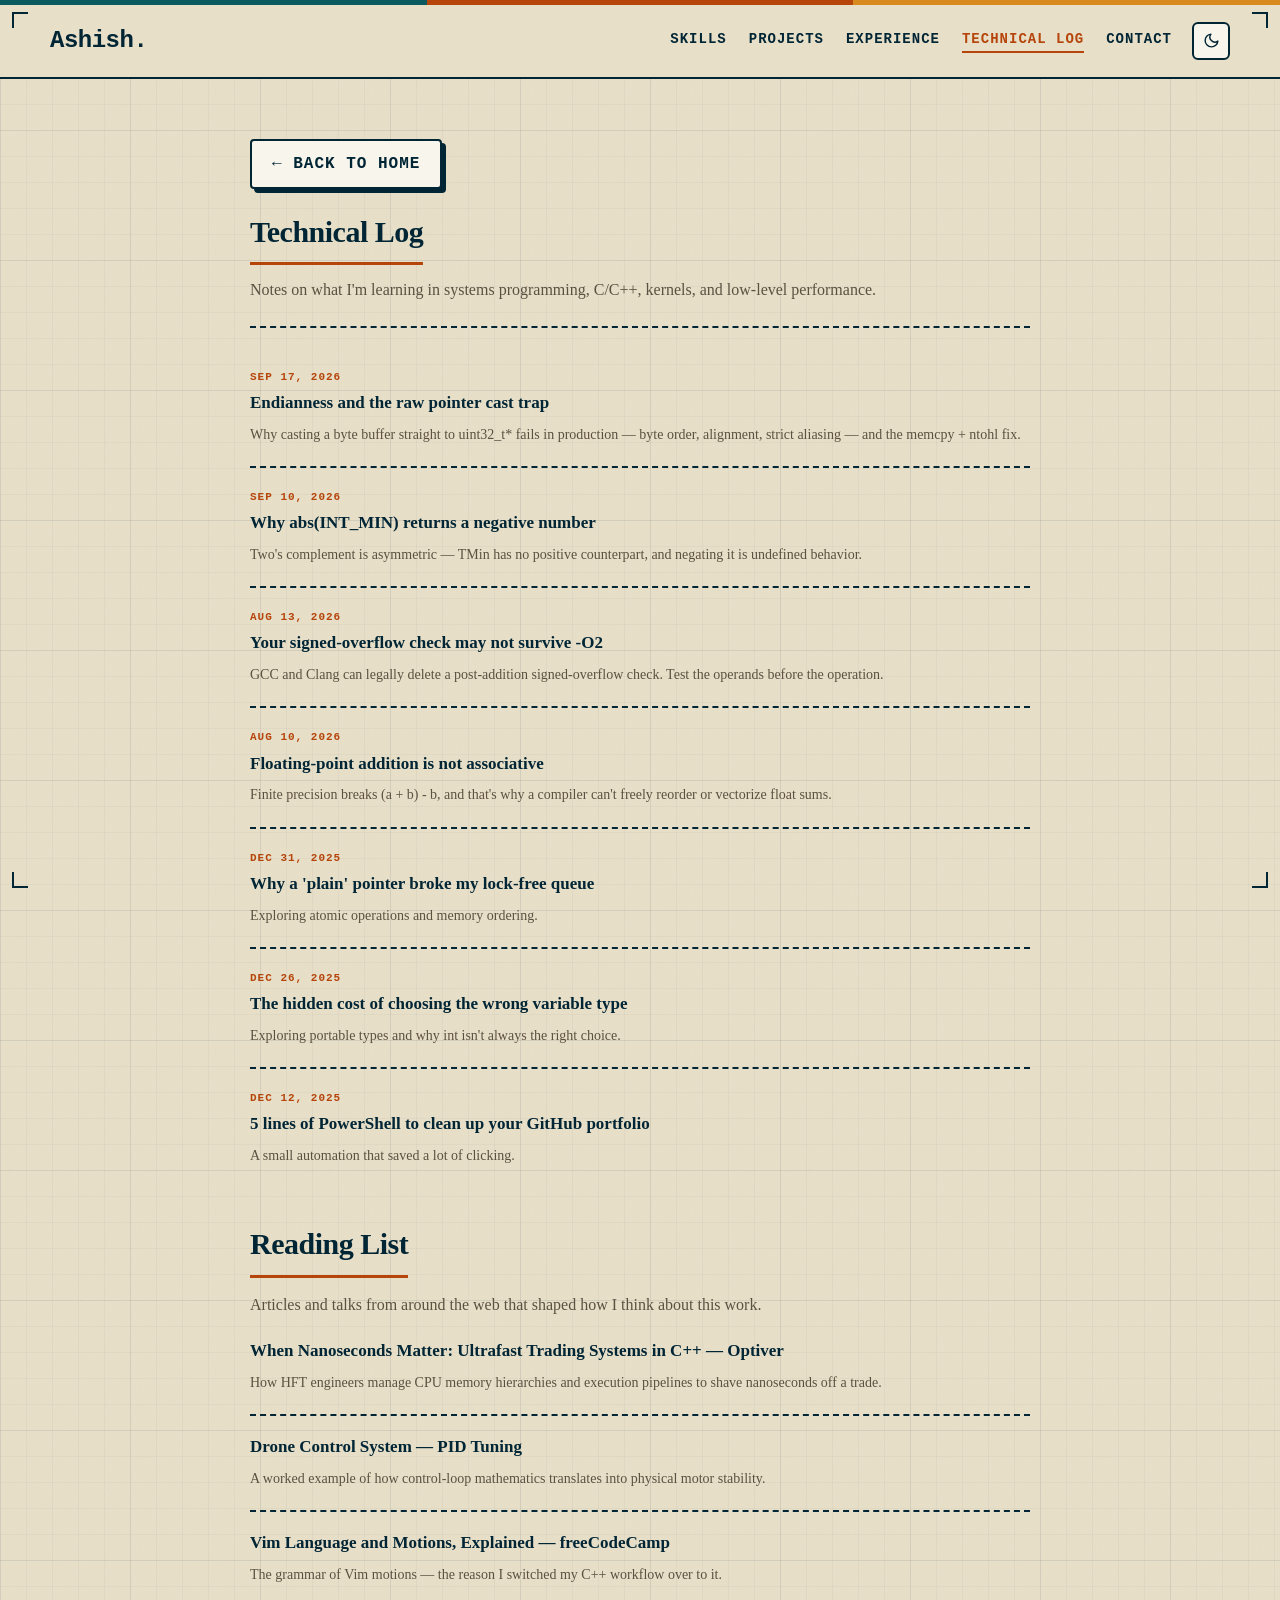
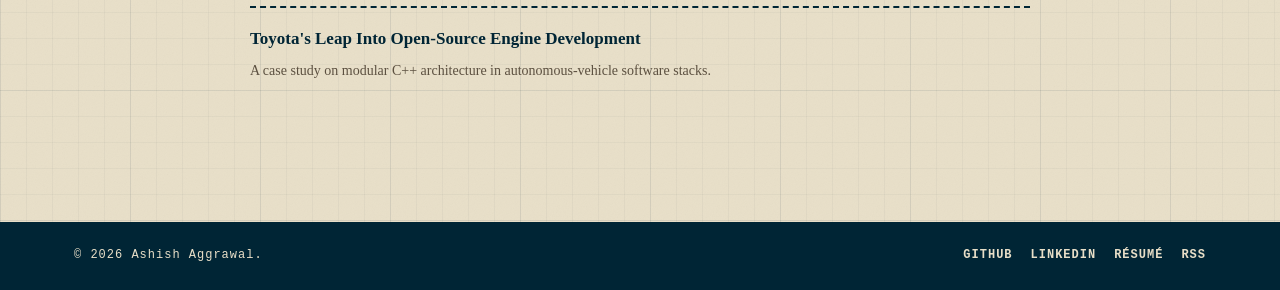
==== commit 173cb4d8: "Revert "Redesign Technical Log, skills section and hero entrance" This reverts commit 8c35be1 — the " ====
--- a/diary.html
+++ b/diary.html
@@ -79,101 +79,42 @@
           </p>
         </div>
 
-        <ul class="log-list reveal-stagger">
+        <ul class="diary-list stacked reveal-stagger">
           <!-- DIARY_ARCHIVE:START -->
-          <li class="log-featured">
-            <article class="log-card">
-              <div class="log-thumb"><svg viewBox="0 0 400 120" aria-hidden="true" focusable="false"><text class="fade" style="animation-delay: 0.1s" x="96" y="34" font-family="'IBM Plex Mono',monospace" font-size="12.5" fill="#002535" text-anchor="end">WIRE</text><text class="fade" style="animation-delay: 0.1s" x="96" y="98" font-family="'IBM Plex Mono',monospace" font-size="12.5" fill="#002535" text-anchor="end">x86</text><line class="d" style="animation-delay: 0.3s" pathLength="1" x1="140" y1="42" x2="338" y2="78" stroke="#002535" stroke-width="2" stroke-linecap="round" /><line class="d" style="animation-delay: 0.38s" pathLength="1" x1="206" y1="42" x2="272" y2="78" stroke="#0a5a60" stroke-width="2" stroke-linecap="round" /><line class="d" style="animation-delay: 0.45999999999999996s" pathLength="1" x1="272" y1="42" x2="206" y2="78" stroke="#002535" stroke-width="2" stroke-linecap="round" /><line class="d" style="animation-delay: 0.54s" pathLength="1" x1="338" y1="42" x2="140" y2="78" stroke="#002535" stroke-width="2" stroke-linecap="round" /><rect class="pop" style="animation-delay: 0.05s" x="112" y="14" width="56" height="28" rx="3" fill="#f8f5ec" stroke="#002535" stroke-width="2" /><text class="fade" style="animation-delay: 0.1s" x="140" y="33" font-family="'IBM Plex Mono',monospace" font-size="12.5" fill="#002535" text-anchor="middle">00</text><rect class="pop" style="animation-delay: 0.11s" x="178" y="14" width="56" height="28" rx="3" fill="#0a5a60" stroke="#002535" stroke-width="2" /><text class="fade" style="animation-delay: 0.16s" x="206" y="33" font-family="'IBM Plex Mono',monospace" font-size="12.5" fill="#f8f5ec" text-anchor="middle" font-weight="600">01</text><rect class="pop" style="animation-delay: 0.16999999999999998s" x="244" y="14" width="56" height="28" rx="3" fill="#f8f5ec" stroke="#002535" stroke-width="2" /><text class="fade" style="animation-delay: 0.22s" x="272" y="33" font-family="'IBM Plex Mono',monospace" font-size="12.5" fill="#002535" text-anchor="middle">00</text><rect class="pop" style="animation-delay: 0.22999999999999998s" x="310" y="14" width="56" height="28" rx="3" fill="#f8f5ec" stroke="#002535" stroke-width="2" /><text class="fade" style="animation-delay: 0.28s" x="338" y="33" font-family="'IBM Plex Mono',monospace" font-size="12.5" fill="#002535" text-anchor="middle">00</text><rect class="pop" style="animation-delay: 0.7s" x="112" y="78" width="56" height="28" rx="3" fill="#f8f5ec" stroke="#002535" stroke-width="2" /><text class="fade" style="animation-delay: 0.75s" x="140" y="97" font-family="'IBM Plex Mono',monospace" font-size="12.5" fill="#002535" text-anchor="middle">00</text><rect class="pop" style="animation-delay: 0.76s" x="178" y="78" width="56" height="28" rx="3" fill="#f8f5ec" stroke="#002535" stroke-width="2" /><text class="fade" style="animation-delay: 0.81s" x="206" y="97" font-family="'IBM Plex Mono',monospace" font-size="12.5" fill="#002535" text-anchor="middle">00</text><rect class="pop" style="animation-delay: 0.82s" x="244" y="78" width="56" height="28" rx="3" fill="#0a5a60" stroke="#002535" stroke-width="2" /><text class="fade" style="animation-delay: 0.87s" x="272" y="97" font-family="'IBM Plex Mono',monospace" font-size="12.5" fill="#f8f5ec" text-anchor="middle" font-weight="600">01</text><rect class="pop" style="animation-delay: 0.8799999999999999s" x="310" y="78" width="56" height="28" rx="3" fill="#f8f5ec" stroke="#002535" stroke-width="2" /><text class="fade" style="animation-delay: 0.9299999999999999s" x="338" y="97" font-family="'IBM Plex Mono',monospace" font-size="12.5" fill="#002535" text-anchor="middle">00</text></svg></div>
-              <div class="log-body">
-                <div class="log-text">
-                  <div class="log-meta"><span class="log-badge">Latest</span><time datetime="2026-09-17">2026-09-17</time><span>2 min read</span></div>
-                  <h3 class="log-title"><a href="diary/endianness-and-the-raw-pointer-cast.html" class="log-link">Endianness and the raw pointer cast trap</a></h3>
-                  <p class="log-excerpt">Why casting a byte buffer straight to uint32_t* fails in production — byte order, alignment, strict aliasing — and the memcpy + ntohl fix.</p>
-                  <div class="log-foot"><ul class="log-tags" aria-label="Topics"><li>C</li><li>Networking</li><li>UB</li></ul><span class="log-more" aria-hidden="true">Read →</span></div>
-                </div>
-                <pre class="log-teaser" aria-hidden="true"><code><span class="tok-comment">// Read a 32-bit integer from a raw byte buffer</span>
-<span class="tok-type">uint8_t</span> buffer[<span class="tok-num">4</span>] = { <span class="tok-num">0x00</span>, <span class="tok-num">0x01</span>, <span class="tok-num">0x00</span>, <span class="tok-num">0x00</span> };
-<span class="tok-type">uint32_t</span> val = *(<span class="tok-type">uint32_t</span> *)buffer;</code></pre>
-              </div>
-            </article>
-          </li>
-          <li>
-            <article class="log-card">
-              <div class="log-thumb"><svg viewBox="0 0 400 120" aria-hidden="true" focusable="false"><line class="d" style="animation-delay: 0s" pathLength="1" x1="20" y1="58" x2="360" y2="58" stroke="#002535" stroke-width="2" stroke-linecap="round" /><line class="d" style="animation-delay: 0.2s" pathLength="1" x1="40" y1="51" x2="40" y2="65" stroke="#002535" stroke-width="2" stroke-linecap="round" /><text class="fade" style="animation-delay: 0.3s" x="40" y="80" font-family="'IBM Plex Mono',monospace" font-size="12.5" fill="#002535" text-anchor="middle">INT_MIN</text><line class="d" style="animation-delay: 0.25s" pathLength="1" x1="190" y1="51" x2="190" y2="65" stroke="#002535" stroke-width="2" stroke-linecap="round" /><text class="fade" style="animation-delay: 0.3s" x="190" y="80" font-family="'IBM Plex Mono',monospace" font-size="12.5" fill="#002535" text-anchor="middle">0</text><line class="d" style="animation-delay: 0.30000000000000004s" pathLength="1" x1="282" y1="51" x2="282" y2="65" stroke="#002535" stroke-width="2" stroke-linecap="round" /><text class="fade" style="animation-delay: 0.3s" x="282" y="80" font-family="'IBM Plex Mono',monospace" font-size="12.5" fill="#002535" text-anchor="middle">INT_MAX</text><path class="d" style="animation-delay: 0.5s" pathLength="1" d="M40 50 C 100 -4, 290 -4, 352 48" fill="none" stroke="#8f201c" stroke-width="2" /><text class="fade" style="animation-delay: 0.8s" x="196" y="30" font-family="'IBM Plex Mono',monospace" font-size="13" fill="#8f201c" text-anchor="middle" font-weight="600">−x</text><circle class="pop" style="animation-delay: 1.1s" cx="352" cy="58" r="7" fill="#f8f5ec" stroke="#8f201c" stroke-width="2" stroke-dasharray="3 2" /><text class="fade" style="animation-delay: 1.15s" x="352" y="80" font-family="'IBM Plex Mono',monospace" font-size="12.5" fill="#8f201c" text-anchor="middle" font-weight="600">2³¹?</text><path class="fade" style="animation-delay: 1.3s" d="M352 90 C 320 122, 90 122, 52 96" fill="none" stroke="#8f201c" stroke-width="2" stroke-dasharray="5 4" /><polygon class="pop" style="animation-delay: 1.4s" points="46,92 41,100 51,100" fill="#8f201c" /></svg></div>
-              <div class="log-body">
-                <div class="log-text">
-                  <div class="log-meta"><time datetime="2026-09-10">2026-09-10</time><span>2 min read</span></div>
-                  <h3 class="log-title"><a href="diary/why-abs-int-min-is-negative.html" class="log-link">Why abs(INT_MIN) returns a negative number</a></h3>
-                  <p class="log-excerpt">Two's complement is asymmetric — TMin has no positive counterpart, and negating it is undefined behavior.</p>
-                  <div class="log-foot"><ul class="log-tags" aria-label="Topics"><li>C</li><li>Integers</li><li>UB</li></ul><span class="log-more" aria-hidden="true">Read →</span></div>
-                </div>
-              </div>
-            </article>
-          </li>
-          <li>
-            <article class="log-card">
-              <div class="log-thumb"><svg viewBox="0 0 400 120" aria-hidden="true" focusable="false"><rect class="pop" style="animation-delay: 0.05s" x="12" y="42" width="112" height="34" rx="3" fill="#f8f5ec" stroke="#002535" stroke-width="2" /><text class="fade" style="animation-delay: 0.1s" x="68" y="63" font-family="'IBM Plex Mono',monospace" font-size="12.5" fill="#002535" text-anchor="middle">sum = x + y</text><line class="d" style="animation-delay: 0.25s" pathLength="1" x1="124" y1="59" x2="146" y2="59" stroke="#002535" stroke-width="2" stroke-linecap="round" /><polygon class="pop" style="animation-delay: 0.35s" points="150,59 142,54 142,64" fill="#002535" /><polygon class="pop" style="animation-delay: 0.4s" points="205,26 260,59 205,92 150,59" fill="#f8f5ec" stroke="#002535" stroke-width="2" /><text class="fade" style="animation-delay: 0.5s" x="205" y="63" font-family="'IBM Plex Mono',monospace" font-size="11.5" fill="#002535" text-anchor="middle">sum &lt; 0 ?</text><line class="d" style="animation-delay: 0.6s" pathLength="1" x1="260" y1="59" x2="280" y2="59" stroke="#002535" stroke-width="2" stroke-linecap="round" /><polygon class="pop" style="animation-delay: 0.7s" points="284,59 276,54 276,64" fill="#002535" /><rect class="pop" style="animation-delay: 0.75s" x="284" y="42" width="100" height="34" rx="3" fill="#f8f5ec" stroke="#002535" stroke-width="2" /><text class="fade" style="animation-delay: 0.8s" x="334" y="63" font-family="'IBM Plex Mono',monospace" font-size="12.5" fill="#002535" text-anchor="middle">return 1</text><line class="d" style="animation-delay: 1.1s" pathLength="1" x1="278" y1="88" x2="390" y2="30" stroke="#8f201c" stroke-width="3" stroke-linecap="round" /><text class="fade" style="animation-delay: 1.4s" x="334" y="110" font-family="'IBM Plex Mono',monospace" font-size="12.5" fill="#8f201c" text-anchor="middle" font-weight="600">-O2: deleted</text><text class="fade" style="animation-delay: 1.4s" x="205" y="112" font-family="'IBM Plex Mono',monospace" font-size="11.5" fill="#002535" text-anchor="middle">UB ⇒ never true</text></svg></div>
-              <div class="log-body">
-                <div class="log-text">
-                  <div class="log-meta"><time datetime="2026-08-13">2026-08-13</time><span>2 min read</span></div>
-                  <h3 class="log-title"><a href="diary/overflow-check-may-not-survive-o2.html" class="log-link">Your signed-overflow check may not survive -O2</a></h3>
-                  <p class="log-excerpt">GCC and Clang can legally delete a post-addition signed-overflow check. Test the operands before the operation.</p>
-                  <div class="log-foot"><ul class="log-tags" aria-label="Topics"><li>C</li><li>Compilers</li><li>UB</li></ul><span class="log-more" aria-hidden="true">Read →</span></div>
-                </div>
-              </div>
-            </article>
-          </li>
-          <li>
-            <article class="log-card">
-              <div class="log-thumb"><svg viewBox="0 0 400 120" aria-hidden="true" focusable="false"><line class="d" style="animation-delay: 0.2s" pathLength="1" x1="92" y1="30" x2="62" y2="68" stroke="#002535" stroke-width="2" stroke-linecap="round" /><line class="d" style="animation-delay: 0.2s" pathLength="1" x1="92" y1="30" x2="126" y2="68" stroke="#002535" stroke-width="2" stroke-linecap="round" /><line class="d" style="animation-delay: 0.4s" pathLength="1" x1="62" y1="68" x2="38" y2="98" stroke="#002535" stroke-width="2" stroke-linecap="round" /><line class="d" style="animation-delay: 0.4s" pathLength="1" x1="62" y1="68" x2="86" y2="98" stroke="#002535" stroke-width="2" stroke-linecap="round" /><circle class="pop" style="animation-delay: 0.05s" cx="92" cy="30" r="13" fill="#f8f5ec" stroke="#002535" stroke-width="2" /><text class="fade" style="animation-delay: 0.1s" x="92" y="34" font-family="'IBM Plex Mono',monospace" font-size="13" fill="#002535" text-anchor="middle" font-weight="600">+</text><circle class="pop" style="animation-delay: 0.3s" cx="62" cy="68" r="13" fill="#f8f5ec" stroke="#002535" stroke-width="2" /><text class="fade" style="animation-delay: 0.35s" x="62" y="72" font-family="'IBM Plex Mono',monospace" font-size="13" fill="#002535" text-anchor="middle" font-weight="600">+</text><rect class="pop" style="animation-delay: 0.35s" x="115" y="59" width="22" height="22" rx="3" fill="#d98a1f" stroke="#002535" stroke-width="2" /><text class="fade" style="animation-delay: 0.39999999999999997s" x="126" y="74" font-family="'IBM Plex Mono',monospace" font-size="12.5" fill="#002535" text-anchor="middle" font-weight="600">c</text><rect class="pop" style="animation-delay: 0.5s" x="27" y="89" width="22" height="22" rx="3" fill="#d98a1f" stroke="#002535" stroke-width="2" /><text class="fade" style="animation-delay: 0.55s" x="38" y="104" font-family="'IBM Plex Mono',monospace" font-size="12.5" fill="#002535" text-anchor="middle" font-weight="600">a</text><rect class="pop" style="animation-delay: 0.5s" x="75" y="89" width="22" height="22" rx="3" fill="#d98a1f" stroke="#002535" stroke-width="2" /><text class="fade" style="animation-delay: 0.55s" x="86" y="104" font-family="'IBM Plex Mono',monospace" font-size="12.5" fill="#002535" text-anchor="middle" font-weight="600">b</text><line class="d" style="animation-delay: 0.2s" pathLength="1" x1="308" y1="30" x2="274" y2="68" stroke="#002535" stroke-width="2" stroke-linecap="round" /><line class="d" style="animation-delay: 0.2s" pathLength="1" x1="308" y1="30" x2="338" y2="68" stroke="#002535" stroke-width="2" stroke-linecap="round" /><line class="d" style="animation-delay: 0.4s" pathLength="1" x1="338" y1="68" x2="314" y2="98" stroke="#002535" stroke-width="2" stroke-linecap="round" /><line class="d" style="animation-delay: 0.4s" pathLength="1" x1="338" y1="68" x2="362" y2="98" stroke="#002535" stroke-width="2" stroke-linecap="round" /><circle class="pop" style="animation-delay: 0.05s" cx="308" cy="30" r="13" fill="#f8f5ec" stroke="#002535" stroke-width="2" /><text class="fade" style="animation-delay: 0.1s" x="308" y="34" font-family="'IBM Plex Mono',monospace" font-size="13" fill="#002535" text-anchor="middle" font-weight="600">+</text><rect class="pop" style="animation-delay: 0.35s" x="263" y="59" width="22" height="22" rx="3" fill="#d98a1f" stroke="#002535" stroke-width="2" /><text class="fade" style="animation-delay: 0.39999999999999997s" x="274" y="74" font-family="'IBM Plex Mono',monospace" font-size="12.5" fill="#002535" text-anchor="middle" font-weight="600">a</text><circle class="pop" style="animation-delay: 0.3s" cx="338" cy="68" r="13" fill="#f8f5ec" stroke="#002535" stroke-width="2" /><text class="fade" style="animation-delay: 0.35s" x="338" y="72" font-family="'IBM Plex Mono',monospace" font-size="13" fill="#002535" text-anchor="middle" font-weight="600">+</text><rect class="pop" style="animation-delay: 0.5s" x="303" y="89" width="22" height="22" rx="3" fill="#d98a1f" stroke="#002535" stroke-width="2" /><text class="fade" style="animation-delay: 0.55s" x="314" y="104" font-family="'IBM Plex Mono',monospace" font-size="12.5" fill="#002535" text-anchor="middle" font-weight="600">b</text><rect class="pop" style="animation-delay: 0.5s" x="351" y="89" width="22" height="22" rx="3" fill="#d98a1f" stroke="#002535" stroke-width="2" /><text class="fade" style="animation-delay: 0.55s" x="362" y="104" font-family="'IBM Plex Mono',monospace" font-size="12.5" fill="#002535" text-anchor="middle" font-weight="600">c</text><text class="fade" style="animation-delay: 0.8s" x="200" y="76" font-family="'IBM Plex Mono',monospace" font-size="38" fill="#8f201c" text-anchor="middle">≠</text></svg></div>
-              <div class="log-body">
-                <div class="log-text">
-                  <div class="log-meta"><time datetime="2026-08-10">2026-08-10</time><span>2 min read</span></div>
-                  <h3 class="log-title"><a href="diary/floating-point-is-not-associative.html" class="log-link">Floating-point addition is not associative</a></h3>
-                  <p class="log-excerpt">Finite precision breaks (a + b) - b, and that's why a compiler can't freely reorder or vectorize float sums.</p>
-                  <div class="log-foot"><ul class="log-tags" aria-label="Topics"><li>C</li><li>Floating Point</li><li>Compilers</li></ul><span class="log-more" aria-hidden="true">Read →</span></div>
-                </div>
-              </div>
-            </article>
-          </li>
-          <li>
-            <article class="log-card">
-              <div class="log-thumb"><svg viewBox="0 0 400 120" aria-hidden="true" focusable="false"><rect class="pop" style="animation-delay: 0.05s" x="20" y="44" width="66" height="32" rx="3" fill="#f8f5ec" stroke="#002535" stroke-width="2" /><line class="d" style="animation-delay: 0.15000000000000002s" pathLength="1" x1="66" y1="44" x2="66" y2="76" stroke="#002535" stroke-width="2" stroke-linecap="round" /><circle class="pop" style="animation-delay: 0.2s" cx="76" cy="60" r="3.5" fill="#002535" /><line class="d" style="animation-delay: 0.25s" pathLength="1" x1="80" y1="60" x2="108" y2="60" stroke="#002535" stroke-width="2" stroke-linecap="round" /><polygon class="pop" style="animation-delay: 0.35s" points="112,60 104,55 104,65" fill="#002535" /><rect class="pop" style="animation-delay: 0.16999999999999998s" x="112" y="44" width="66" height="32" rx="3" fill="#f8f5ec" stroke="#002535" stroke-width="2" /><line class="d" style="animation-delay: 0.27s" pathLength="1" x1="158" y1="44" x2="158" y2="76" stroke="#002535" stroke-width="2" stroke-linecap="round" /><circle class="pop" style="animation-delay: 0.31999999999999995s" cx="168" cy="60" r="3.5" fill="#002535" /><line class="d" style="animation-delay: 0.37s" pathLength="1" x1="172" y1="60" x2="200" y2="60" stroke="#002535" stroke-width="2" stroke-linecap="round" /><polygon class="pop" style="animation-delay: 0.47s" points="204,60 196,55 196,65" fill="#002535" /><rect class="pop" style="animation-delay: 0.29s" x="204" y="44" width="66" height="32" rx="3" fill="#f8f5ec" stroke="#002535" stroke-width="2" /><line class="d" style="animation-delay: 0.39s" pathLength="1" x1="250" y1="44" x2="250" y2="76" stroke="#002535" stroke-width="2" stroke-linecap="round" /><circle class="pop" style="animation-delay: 0.43999999999999995s" cx="260" cy="60" r="3.5" fill="#002535" /><rect class="fade" style="animation-delay: 0.7s" x="306" y="44" width="66" height="32" rx="3" fill="none" stroke="#0a5a60" stroke-width="2" stroke-dasharray="5 4" /><text class="fade" style="animation-delay: 0.75s" x="339" y="64" font-family="'IBM Plex Mono',monospace" font-size="12.5" fill="#0a5a60" text-anchor="middle">new</text><path class="loop" d="M262 42 C 276 6, 320 6, 334 40" fill="none" stroke="#0a5a60" stroke-width="2" stroke-dasharray="4 3" /><text class="fade" style="animation-delay: 0.8s" x="346" y="26" font-family="'IBM Plex Mono',monospace" font-size="12.5" fill="#0a5a60" text-anchor="start" font-weight="600">CAS</text><text class="fade" style="animation-delay: 0.5s" x="53" y="100" font-family="'IBM Plex Mono',monospace" font-size="12.5" fill="#002535" text-anchor="middle">HEAD</text><text class="fade" style="animation-delay: 0.6s" x="237" y="100" font-family="'IBM Plex Mono',monospace" font-size="12.5" fill="#002535" text-anchor="middle">TAIL</text></svg></div>
-              <div class="log-body">
-                <div class="log-text">
-                  <div class="log-meta"><time datetime="2025-12-31">2025-12-31</time><span>1 min read</span></div>
-                  <h3 class="log-title"><a href="diary/why-a-plain-pointer-broke-my-lock-free-queue.html" class="log-link">Why a 'plain' pointer broke my lock-free queue</a></h3>
-                  <p class="log-excerpt">Exploring atomic operations and memory ordering.</p>
-                  <div class="log-foot"><ul class="log-tags" aria-label="Topics"><li>C</li><li>Concurrency</li><li>Atomics</li></ul><span class="log-more" aria-hidden="true">Read →</span></div>
-                </div>
-              </div>
-            </article>
-          </li>
-          <li>
-            <article class="log-card">
-              <div class="log-thumb"><svg viewBox="0 0 400 120" aria-hidden="true" focusable="false"><text class="fade" style="animation-delay: 0.05s" x="84" y="25" font-family="'IBM Plex Mono',monospace" font-size="12.5" fill="#002535" text-anchor="end">int8_t</text><rect class="g gl" style="animation-delay: 0.1s" x="92" y="13" width="35" height="16" rx="2" fill="#b5450b" stroke="#002535" stroke-width="2" /><text class="fade" style="animation-delay: 0.13s" x="84" y="51" font-family="'IBM Plex Mono',monospace" font-size="12.5" fill="#002535" text-anchor="end">int16_t</text><rect class="g gl" style="animation-delay: 0.22s" x="92" y="39" width="70" height="16" rx="2" fill="#0a5a60" stroke="#002535" stroke-width="2" /><text class="fade" style="animation-delay: 0.21000000000000002s" x="84" y="77" font-family="'IBM Plex Mono',monospace" font-size="12.5" fill="#002535" text-anchor="end">int32_t</text><rect class="g gl" style="animation-delay: 0.33999999999999997s" x="92" y="65" width="140" height="16" rx="2" fill="#d98a1f" stroke="#002535" stroke-width="2" /><text class="fade" style="animation-delay: 0.29s" x="84" y="103" font-family="'IBM Plex Mono',monospace" font-size="12.5" fill="#002535" text-anchor="end">int64_t</text><rect class="g gl" style="animation-delay: 0.45999999999999996s" x="92" y="91" width="280" height="16" rx="2" fill="#8f201c" stroke="#002535" stroke-width="2" /></svg></div>
-              <div class="log-body">
-                <div class="log-text">
-                  <div class="log-meta"><time datetime="2025-12-26">2025-12-26</time><span>3 min read</span></div>
-                  <h3 class="log-title"><a href="diary/portable-types-in-c.html" class="log-link">The hidden cost of choosing the wrong variable type</a></h3>
-                  <p class="log-excerpt">Exploring portable types and why int isn't always the right choice.</p>
-                  <div class="log-foot"><ul class="log-tags" aria-label="Topics"><li>C</li><li>Portability</li></ul><span class="log-more" aria-hidden="true">Read →</span></div>
-                </div>
-              </div>
-            </article>
-          </li>
-          <li>
-            <article class="log-card">
-              <div class="log-thumb"><svg viewBox="0 0 400 120" aria-hidden="true" focusable="false"><rect class="fade" style="animation-delay: 0s" x="40" y="8" width="320" height="104" rx="6" fill="#0b1a22" stroke="#002535" stroke-width="2" /><circle class="pop" style="animation-delay: 0.1s" cx="56" cy="20" r="3.5" fill="#8f201c" /><circle class="pop" style="animation-delay: 0.15000000000000002s" cx="68" cy="20" r="3.5" fill="#d98a1f" /><circle class="pop" style="animation-delay: 0.2s" cx="80" cy="20" r="3.5" fill="#0a5a60" /><text class="fade" style="animation-delay: 0.3s" x="62" y="46" font-family="'IBM Plex Mono',monospace" font-size="12" fill="#6cbccc" text-anchor="start">&gt; gh repo list | ForEach</text><text class="fade" style="animation-delay: 0.5s" x="62" y="66" font-family="'IBM Plex Mono',monospace" font-size="12" fill="#dfe7e4" text-anchor="start">  old-project-2019      y</text><text class="fade" style="animation-delay: 0.6s" x="62" y="84" font-family="'IBM Plex Mono',monospace" font-size="12" fill="#dfe7e4" text-anchor="start">  hackathon-demo        y</text><text class="fade" style="animation-delay: 0.7s" x="62" y="102" font-family="'IBM Plex Mono',monospace" font-size="12" fill="#93c9a6" text-anchor="start">  portfolio             n</text><line class="d" style="animation-delay: 0.9s" pathLength="1" x1="70" y1="62" x2="230" y2="62" stroke="#e07a6e" stroke-width="2" stroke-linecap="round" /><line class="d" style="animation-delay: 1.05s" pathLength="1" x1="70" y1="80" x2="230" y2="80" stroke="#e07a6e" stroke-width="2" stroke-linecap="round" /></svg></div>
-              <div class="log-body">
-                <div class="log-text">
-                  <div class="log-meta"><time datetime="2025-12-12">2025-12-12</time><span>2 min read</span></div>
-                  <h3 class="log-title"><a href="diary/powershell-github-cleanup.html" class="log-link">5 lines of PowerShell to clean up your GitHub portfolio</a></h3>
-                  <p class="log-excerpt">A small automation that saved a lot of clicking.</p>
-                  <div class="log-foot"><ul class="log-tags" aria-label="Topics"><li>PowerShell</li><li>Tooling</li></ul><span class="log-more" aria-hidden="true">Read →</span></div>
-                </div>
-              </div>
-            </article>
+          <li>
+            <time class="diary-date" datetime="2026-09-17">Sep 17, 2026</time>
+            <a href="diary/endianness-and-the-raw-pointer-cast.html" class="diary-link">Endianness and the raw pointer cast trap</a>
+            <p class="diary-excerpt">Why casting a byte buffer straight to uint32_t* fails in production — byte order, alignment, strict aliasing — and the memcpy + ntohl fix.</p>
+          </li>
+          <li>
+            <time class="diary-date" datetime="2026-09-10">Sep 10, 2026</time>
+            <a href="diary/why-abs-int-min-is-negative.html" class="diary-link">Why abs(INT_MIN) returns a negative number</a>
+            <p class="diary-excerpt">Two's complement is asymmetric — TMin has no positive counterpart, and negating it is undefined behavior.</p>
+          </li>
+          <li>
+            <time class="diary-date" datetime="2026-08-13">Aug 13, 2026</time>
+            <a href="diary/overflow-check-may-not-survive-o2.html" class="diary-link">Your signed-overflow check may not survive -O2</a>
+            <p class="diary-excerpt">GCC and Clang can legally delete a post-addition signed-overflow check. Test the operands before the operation.</p>
+          </li>
+          <li>
+            <time class="diary-date" datetime="2026-08-10">Aug 10, 2026</time>
+            <a href="diary/floating-point-is-not-associative.html" class="diary-link">Floating-point addition is not associative</a>
+            <p class="diary-excerpt">Finite precision breaks (a + b) - b, and that's why a compiler can't freely reorder or vectorize float sums.</p>
+          </li>
+          <li>
+            <time class="diary-date" datetime="2025-12-31">Dec 31, 2025</time>
+            <a href="diary/why-a-plain-pointer-broke-my-lock-free-queue.html" class="diary-link">Why a 'plain' pointer broke my lock-free queue</a>
+            <p class="diary-excerpt">Exploring atomic operations and memory ordering.</p>
+          </li>
+          <li>
+            <time class="diary-date" datetime="2025-12-26">Dec 26, 2025</time>
+            <a href="diary/portable-types-in-c.html" class="diary-link">The hidden cost of choosing the wrong variable type</a>
+            <p class="diary-excerpt">Exploring portable types and why int isn't always the right choice.</p>
+          </li>
+          <li>
+            <time class="diary-date" datetime="2025-12-12">Dec 12, 2025</time>
+            <a href="diary/powershell-github-cleanup.html" class="diary-link">5 lines of PowerShell to clean up your GitHub portfolio</a>
+            <p class="diary-excerpt">A small automation that saved a lot of clicking.</p>
           </li>
           <!-- DIARY_ARCHIVE:END -->
         </ul>
--- a/style.css
+++ b/style.css
@@ -543,121 +543,92 @@
 }
 
 /* --- 9. SKILLS --- */
-/* Core / Tools: one spec-sheet row each (label left, icon chips right),
-   then three focus cards. All informational, not interactive — no
-   shadows, no hover-lift. */
-.stack-row {
+/* One uniform tile size for every group (Core, Tools & Libraries, …);
+   auto-fit + a max track width keeps tiles from stretching, and the grid
+   packs to the left rather than filling the row. */
+.skills-grid {
+  display: grid;
+  grid-template-columns: repeat(auto-fit, minmax(104px, 116px));
+  justify-content: start;
+  gap: 14px;
+}
+
+/* Skill cards and focus chips are informational, not interactive — flat,
+   no drop shadow, no hover-lift, so they don't read as buttons. */
+.skill-card {
+  background: var(--surface);
+  border: 2px solid var(--border);
+  border-bottom: 4px solid var(--accent);
+  border-radius: 10px;
   display: flex;
   flex-direction: column;
-}
-.stack-group {
-  display: grid;
-  grid-template-columns: 210px minmax(0, 1fr);
   align-items: center;
-  gap: 12px 20px;
-  padding: 14px 0;
-}
-.stack-group + .stack-group {
-  border-top: 2px dashed var(--hairline);
-}
-.stack-group .skills-subheading {
-  margin: 0;
-}
-.stack-list {
-  list-style: none;
-  margin: 0;
-  padding: 0;
+  justify-content: center;
+  gap: 10px;
+  padding: 18px 8px;
+}
+
+.skill-icon-badge {
+  width: 52px;
+  height: 52px;
+  border-radius: 50%;
+  display: flex;
+  align-items: center;
+  justify-content: center;
+  background-color: var(--badge-bg);
+  border: 2px solid var(--border);
+}
+.skill-icon {
+  width: 30px;
+  height: 30px;
+  object-fit: contain;
+}
+
+.skill-label {
+  font-family: var(--font-mono);
+  font-size: 13px;
+  font-weight: 600;
+  color: var(--text);
+  text-align: center;
+  line-height: 1.3;
+  white-space: nowrap;
+}
+
+/* Focus areas, grouped into a few labelled clusters */
+.focus-groups {
+  display: flex;
+  flex-direction: column;
+  gap: 18px;
+}
+.focus-group-label {
+  font-family: var(--font-mono);
+  font-size: 13px;
+  font-weight: 600;
+  letter-spacing: 0.5px;
+  color: var(--text);
+  margin-bottom: 10px;
+}
+.focus-group-label::before {
+  content: "// ";
+  color: var(--accent);
+}
+
+.skill-chip-row {
   display: flex;
   flex-wrap: wrap;
   gap: 10px;
 }
-.stack-chip {
-  display: inline-flex;
-  align-items: center;
-  gap: 10px;
-  padding: 5px 16px 5px 5px;
+/* flat tags — bordered, no shadow, no hover: reads as a label, not a button */
+.skill-chip {
   background: var(--surface);
-  border: 1.5px solid var(--hairline);
-  border-radius: 999px;
-  font-family: var(--font-mono);
-  font-size: 14px;
+  border: 1.5px solid var(--border);
+  border-radius: 20px;
+  padding: 7px 15px;
+  font-family: var(--font-mono);
+  font-size: 13px;
   font-weight: 600;
   color: var(--text);
   white-space: nowrap;
-}
-.stack-icon {
-  width: 40px;
-  height: 40px;
-  flex: none;
-  border-radius: 50%;
-  display: flex;
-  align-items: center;
-  justify-content: center;
-  background: var(--badge-bg);
-  border: 1.5px solid var(--border);
-}
-.stack-icon img {
-  width: 25px;
-  height: 25px;
-  object-fit: contain;
-}
-
-.stack-row + .skills-subheading {
-  margin-top: 34px;
-}
-.focus-cards {
-  display: grid;
-  grid-template-columns: repeat(3, minmax(0, 1fr));
-  gap: 20px;
-}
-.focus-card {
-  background: var(--surface);
-  border: 2px solid var(--border);
-  border-top: 5px solid var(--accent);
-  border-radius: 10px;
-  padding: 14px 20px 14px;
-}
-.focus-card--teal {
-  border-top-color: var(--accent-2);
-}
-.focus-card--berry {
-  border-top-color: var(--berry);
-}
-.focus-card-title {
-  font-family: var(--font-serif);
-  font-size: 18px;
-  font-weight: 700;
-  line-height: 1.3;
-  color: var(--text);
-  margin: 0 0 8px;
-}
-.focus-list {
-  list-style: none;
-  margin: 0;
-  padding: 0;
-  display: flex;
-  flex-direction: column;
-  gap: 3px;
-}
-.focus-list li {
-  position: relative;
-  padding-left: 18px;
-  font-family: var(--font-mono);
-  font-size: 13px;
-  line-height: 1.45;
-  color: var(--text);
-}
-.focus-list li::before {
-  content: "▸";
-  position: absolute;
-  left: 0;
-  color: var(--accent);
-}
-.focus-card--teal .focus-list li::before {
-  color: var(--accent-2);
-}
-.focus-card--berry .focus-list li::before {
-  color: var(--berry);
 }
 
 /* --- 10. PROJECTS --- */
@@ -872,6 +843,24 @@
   border-bottom: none;
 }
 
+.horizontal-diary {
+  list-style: disc;
+  padding-left: 26px;
+}
+.horizontal-diary li {
+  margin-bottom: 18px;
+  padding-bottom: 18px;
+  border-bottom: 2px dashed var(--border);
+}
+.horizontal-diary li:last-child {
+  margin-bottom: 0;
+  padding-bottom: 0;
+  border-bottom: none;
+}
+.horizontal-diary li::marker {
+  color: var(--accent);
+}
+
 .diary-date {
   font-family: var(--font-mono);
   font-size: 11px;
@@ -898,240 +887,6 @@
 .diary-excerpt {
   font-size: 14px;
   color: var(--text-muted);
-}
-
-/* Technical Log cards: newest post is a wide featured card, the rest a
-   two-column grid. The <li> carries the scroll-reveal; the inner
-   .log-card does the hover-lift so the two transforms don't fight. */
-.log-list {
-  list-style: none;
-  padding: 0;
-  margin: 0;
-  display: grid;
-  grid-template-columns: repeat(2, minmax(0, 1fr));
-  gap: 22px;
-  container-type: inline-size;
-}
-.log-list > li {
-  display: flex;
-}
-.log-list > .log-featured {
-  grid-column: 1 / -1;
-}
-.log-card {
-  position: relative;
-  flex: 1;
-  min-width: 0;
-  display: flex;
-  flex-direction: column;
-  background: var(--surface);
-  border: 2px solid var(--border);
-  border-left: 5px solid var(--accent);
-  border-radius: 10px;
-  overflow: hidden;
-  box-shadow: var(--shadow-sm);
-  transition: transform 0.18s ease, box-shadow 0.18s ease;
-}
-.log-card:hover,
-.log-card:focus-within {
-  transform: translate(-3px, -3px);
-  box-shadow: var(--shadow);
-}
-/* diagram strip: same cream panel as the project-card schematics */
-.log-thumb {
-  background: var(--thumb-bg);
-  border-bottom: 2px solid var(--border);
-  padding: 12px 16px;
-}
-.log-thumb svg {
-  display: block;
-  width: 100%;
-  height: 92px;
-}
-.log-body {
-  flex: 1;
-  display: flex;
-  flex-direction: column;
-  gap: 18px;
-  padding: 18px 22px 20px;
-}
-.log-text {
-  display: flex;
-  flex-direction: column;
-  gap: 10px;
-  flex: 1;
-  min-width: 0;
-}
-.log-meta {
-  display: flex;
-  flex-wrap: wrap;
-  align-items: center;
-  gap: 6px 14px;
-  font-family: var(--font-mono);
-  font-size: 11.5px;
-  letter-spacing: 0.5px;
-  color: var(--text-muted);
-}
-.log-meta time {
-  color: var(--accent);
-  font-weight: 600;
-}
-.log-meta span + span::before,
-.log-meta time + span::before {
-  content: "·";
-  margin-right: 14px;
-  opacity: 0.6;
-}
-.log-badge {
-  font-weight: 600;
-  text-transform: uppercase;
-  letter-spacing: 1px;
-  font-size: 10.5px;
-  color: var(--surface);
-  background: var(--accent);
-  padding: 2px 8px;
-  border-radius: 3px;
-}
-.log-title {
-  font-family: var(--font-serif);
-  font-weight: 700;
-  font-size: 18px;
-  line-height: 1.3;
-  margin: 0;
-}
-.log-link {
-  color: var(--text);
-  text-decoration: none;
-}
-/* stretch the title link over the whole card */
-.log-link::after {
-  content: "";
-  position: absolute;
-  inset: 0;
-  border-radius: 8px;
-}
-.log-link:focus-visible {
-  outline: none;
-}
-.log-card:focus-within {
-  outline: 2px solid var(--accent);
-  outline-offset: 3px;
-}
-.log-card:hover .log-link {
-  color: var(--accent);
-}
-.log-excerpt {
-  font-size: 14px;
-  line-height: 1.55;
-  color: var(--text-muted);
-  margin: 0;
-}
-.log-foot {
-  margin-top: auto;
-  padding-top: 6px;
-  display: flex;
-  align-items: center;
-  justify-content: space-between;
-  gap: 12px;
-}
-.log-tags {
-  list-style: none;
-  padding: 0;
-  margin: 0;
-  display: flex;
-  flex-wrap: wrap;
-  gap: 6px;
-}
-.log-tags li {
-  font-family: var(--font-mono);
-  font-size: 11px;
-  line-height: 1;
-  color: var(--text);
-  background: var(--bg);
-  border: 1px solid var(--hairline);
-  border-radius: 4px;
-  padding: 4px 7px;
-}
-.log-more {
-  font-family: var(--font-mono);
-  font-size: 12px;
-  font-weight: 600;
-  color: var(--accent);
-  white-space: nowrap;
-  opacity: 0;
-  transform: translateX(-6px);
-  transition: opacity 0.18s ease, transform 0.18s ease;
-}
-.log-card:hover .log-more,
-.log-card:focus-within .log-more {
-  opacity: 1;
-  transform: none;
-}
-
-/* featured card: text left, code teaser right */
-.log-featured .log-thumb svg {
-  height: 110px;
-}
-.log-featured .log-body {
-  flex-direction: row;
-  align-items: stretch;
-  gap: 26px;
-  padding: 22px 26px 24px;
-}
-.log-featured .log-title {
-  font-size: 23px;
-}
-.log-featured .log-excerpt {
-  font-size: 15px;
-}
-.log-teaser {
-  flex: 0 1 46%;
-  min-width: 0;
-  margin: 0;
-  align-self: center;
-  background: #0b1a22;
-  color: #dfe7e4;
-  border: 2px solid var(--border);
-  border-radius: 8px;
-  padding: 16px 18px;
-  overflow: hidden;
-  font-family: var(--font-mono);
-  font-size: 12.5px;
-  line-height: 1.6;
-  white-space: pre;
-}
-
-@media (max-width: 900px) {
-  .log-list {
-    grid-template-columns: minmax(0, 1fr);
-  }
-}
-/* stack the featured card's code under the text when the list is narrow
-   (the archive page column, tablets, phones) */
-@container (max-width: 960px) {
-  .log-featured .log-body {
-    flex-direction: column;
-  }
-  .log-teaser {
-    flex-basis: auto;
-    align-self: stretch;
-  }
-}
-@media (hover: none) {
-  .log-more {
-    opacity: 1;
-    transform: none;
-  }
-}
-@media (prefers-reduced-motion: reduce) {
-  .log-card,
-  .log-more {
-    transition: none;
-  }
-  .log-card:hover,
-  .log-card:focus-within {
-    transform: none;
-  }
 }
 
 /* --- 13. BLOG POST CONTENT --- */
@@ -1274,176 +1029,6 @@
   color: var(--accent-2);
 }
 
-/* --- 13b. POST PAGE EXTRAS: progress, contents, copy, related --- */
-/* thin reading-progress line along the bottom edge of the sticky header */
-.read-progress {
-  position: absolute;
-  left: 0;
-  right: 0;
-  bottom: -2px;
-  height: 3px;
-  pointer-events: none;
-}
-.read-progress span {
-  display: block;
-  height: 100%;
-  background: var(--accent);
-  transform: scaleX(0);
-  transform-origin: left;
-  transition: transform 0.1s linear;
-}
-
-.post-layout {
-  max-width: 800px;
-  margin: 0 auto;
-  display: grid;
-  grid-template-columns: minmax(0, 1fr);
-  grid-template-areas: "head" "toc" "main";
-}
-.post-head {
-  grid-area: head;
-}
-.post-main {
-  grid-area: main;
-  min-width: 0;
-}
-.post-meta {
-  margin-top: 4px;
-  font-size: 13px;
-}
-.post-head .log-tags {
-  margin-top: 12px;
-}
-
-.post-toc {
-  grid-area: toc;
-  margin-bottom: 30px;
-  padding: 14px 18px;
-  background: var(--surface);
-  border: 2px solid var(--border);
-  border-left: 5px solid var(--accent-2);
-  border-radius: 8px;
-}
-.post-toc-title {
-  font-family: var(--font-mono);
-  font-size: 11px;
-  font-weight: 600;
-  letter-spacing: 1px;
-  text-transform: uppercase;
-  color: var(--accent-2);
-  margin: 0 0 8px;
-}
-.post-toc ol {
-  list-style: none;
-  margin: 0;
-  padding: 0;
-}
-.post-toc li {
-  margin: 0;
-}
-.post-toc li.sub {
-  padding-left: 14px;
-}
-.post-toc a {
-  display: block;
-  padding: 4px 0 4px 10px;
-  border-left: 2px solid transparent;
-  font-size: 14px;
-  line-height: 1.35;
-  color: var(--text-muted);
-  text-decoration: none;
-}
-.post-toc a:hover {
-  color: var(--text);
-}
-.post-toc a.active {
-  color: var(--accent);
-  border-left-color: var(--accent);
-}
-.post-toc code {
-  font-family: var(--font-mono);
-  font-size: 0.9em;
-}
-/* headings land below the sticky header when jumped to */
-.post-content [id] {
-  scroll-margin-top: 90px;
-}
-
-/* wide screens: contents become a sticky sidebar beside the post */
-@media (min-width: 1140px) {
-  .post-layout.has-toc {
-    max-width: 1060px;
-    grid-template-columns: minmax(0, 1fr) 230px;
-    grid-template-areas: "head ." "main toc";
-    column-gap: 56px;
-  }
-  .post-layout.has-toc .post-toc {
-    align-self: start;
-    position: sticky;
-    top: 96px;
-    margin: 0;
-    padding: 0;
-    background: none;
-    border: none;
-    border-left: 2px solid var(--hairline);
-    border-radius: 0;
-  }
-  .post-layout.has-toc .post-toc-title {
-    padding-left: 12px;
-  }
-}
-
-.code-wrap {
-  position: relative;
-}
-.copy-btn {
-  position: absolute;
-  top: 8px;
-  right: 8px;
-  font-family: var(--font-mono);
-  font-size: 11px;
-  font-weight: 600;
-  letter-spacing: 0.5px;
-  color: #dfe7e4;
-  background: rgba(255, 255, 255, 0.08);
-  border: 1px solid rgba(223, 231, 228, 0.35);
-  border-radius: 4px;
-  padding: 4px 9px;
-  cursor: pointer;
-  opacity: 0;
-  transition: opacity 0.15s ease, background 0.15s ease;
-}
-.code-wrap:hover .copy-btn,
-.copy-btn:focus-visible,
-.copy-btn.copied {
-  opacity: 1;
-}
-.copy-btn:hover {
-  background: rgba(255, 255, 255, 0.16);
-}
-.copy-btn.copied {
-  color: #93c9a6;
-  border-color: #93c9a6;
-}
-@media (hover: none) {
-  .copy-btn {
-    opacity: 1;
-  }
-}
-
-.post-related {
-  margin-top: 48px;
-}
-.post-related-title {
-  font-family: var(--font-mono);
-  font-size: 12px;
-  font-weight: 600;
-  letter-spacing: 1px;
-  text-transform: uppercase;
-  color: var(--accent);
-  margin: 0 0 16px;
-}
-
 /* --- 14. FOOTER --- */
 footer {
   background: var(--footer-bg);
@@ -1560,19 +1145,15 @@
   }
   .hero-img {
     box-shadow: 6px 6px 0 var(--accent);
-    --hero-shadow: 6px 6px 0 var(--accent);
   }
 
   .section-title {
     font-size: 25px;
   }
 
-  .stack-group {
-    grid-template-columns: minmax(0, 1fr);
-  }
-  .focus-cards {
-    grid-template-columns: minmax(0, 1fr);
-    gap: 14px;
+  .skills-grid {
+    grid-template-columns: repeat(auto-fit, minmax(90px, 1fr));
+    justify-content: stretch;
   }
   .projects-grid {
     grid-template-columns: 1fr;
@@ -1679,120 +1260,6 @@
   to { stroke-dashoffset: -7; }
 }
 
-/* Technical Log card diagrams: same draw-in, triggered when the card
-   list scrolls into view (the list carries .reveal-stagger) */
-.js .log-thumb svg .d {
-  stroke-dasharray: 1;
-  stroke-dashoffset: 1;
-}
-.js .log-thumb svg .g {
-  transform: scaleX(0);
-  transform-box: fill-box;
-  transform-origin: left;
-}
-.js .log-thumb svg .pop {
-  opacity: 0;
-  transform: scale(0.2);
-  transform-box: fill-box;
-  transform-origin: center;
-}
-.js .log-thumb svg .fade {
-  opacity: 0;
-}
-.js .in-view .log-thumb svg .d {
-  animation: schematic-draw 0.9s ease forwards;
-}
-.js .in-view .log-thumb svg .g {
-  animation: schematic-grow 0.5s ease forwards;
-}
-.js .in-view .log-thumb svg .pop {
-  animation: schematic-pop 0.32s ease forwards;
-}
-.js .in-view .log-thumb svg .fade {
-  animation: schematic-fade 0.5s ease forwards;
-}
-.js .in-view .log-thumb svg .loop {
-  animation: schematic-march 0.7s linear infinite;
-}
-
-/* Hero entrance (homepage, once on load, ~1.3s): the name types out,
-   the tagline + its underline, paragraph and buttons follow, and the
-   photo's offset shadow slides in. Uses the separate `translate`
-   property so the buttons' hover `transform` still works. Visitors who
-   prefer reduced motion get the static hero. */
-@media (prefers-reduced-motion: no-preference) {
-  .hero-typed .hero-word {
-    white-space: nowrap;
-  }
-  .hero-typed .hero-char {
-    opacity: 0;
-    animation: hero-type 0.01s linear forwards;
-  }
-  .hero-typed .hero-caret {
-    display: inline-block;
-    width: 0.08em;
-    height: 0.9em;
-    margin-left: 0.06em;
-    vertical-align: -0.05em;
-    background: var(--accent);
-    opacity: 0;
-    animation: hero-caret 1.8s steps(1) 0.8s forwards;
-  }
-
-  .js .hero-tagline,
-  .js .hero-text > p:not(.hero-tagline),
-  .js .hero .hero-buttons .btn {
-    opacity: 0;
-    animation: hero-rise 0.5s ease forwards;
-  }
-  .js .hero-tagline {
-    animation-delay: 0.75s;
-  }
-  .js .hero-text > p:not(.hero-tagline) {
-    animation-delay: 0.95s;
-  }
-  .js .hero .hero-buttons .btn:nth-child(1) { animation-delay: 1.1s; }
-  .js .hero .hero-buttons .btn:nth-child(2) { animation-delay: 1.18s; }
-  .js .hero .hero-buttons .btn:nth-child(3) { animation-delay: 1.26s; }
-
-  /* underline under "Low-Level Optimization" draws left to right */
-  .js .hero .highlight-rust {
-    border-bottom: none;
-    padding-bottom: 3px;
-    background: linear-gradient(var(--border), var(--border)) left bottom / 0 3px no-repeat;
-    animation: hero-underline 0.6s ease 1.05s forwards;
-  }
-
-  .js .hero-img {
-    opacity: 0;
-    box-shadow: 0 0 0 var(--accent);
-    animation: hero-photo-in 0.6s ease 0.15s forwards,
-      hero-photo-shadow 0.45s cubic-bezier(0.2, 0.9, 0.3, 1.2) 0.7s forwards;
-  }
-}
-
-@keyframes hero-type {
-  to { opacity: 1; }
-}
-@keyframes hero-caret {
-  0%, 33%, 66% { opacity: 1; }
-  16%, 50%, 83%, 100% { opacity: 0; }
-}
-@keyframes hero-rise {
-  from { opacity: 0; translate: 0 12px; }
-  to { opacity: 1; translate: 0 0; }
-}
-@keyframes hero-underline {
-  to { background-size: 100% 3px; }
-}
-@keyframes hero-photo-in {
-  from { opacity: 0; translate: 0 10px; }
-  to { opacity: 1; translate: 0 0; }
-}
-@keyframes hero-photo-shadow {
-  to { box-shadow: var(--hero-shadow, 8px 8px 0 var(--accent)); }
-}
-
 /* Reduced motion: skip every entrance/draw animation, show it all as-is */
 @media (prefers-reduced-motion: reduce) {
   .js .reveal,
@@ -1815,20 +1282,4 @@
   .js .project-card .card-thumb svg * {
     animation: none !important;
   }
-  .js .log-thumb svg .d {
-    stroke-dasharray: none !important;
-    stroke-dashoffset: 0 !important;
-  }
-  .js .log-thumb svg .g,
-  .js .log-thumb svg .pop,
-  .js .log-thumb svg .fade {
-    opacity: 1 !important;
-    transform: none !important;
-  }
-  .js .log-thumb svg * {
-    animation: none !important;
-  }
-  .read-progress span {
-    transition: none !important;
-  }
-}
+}
